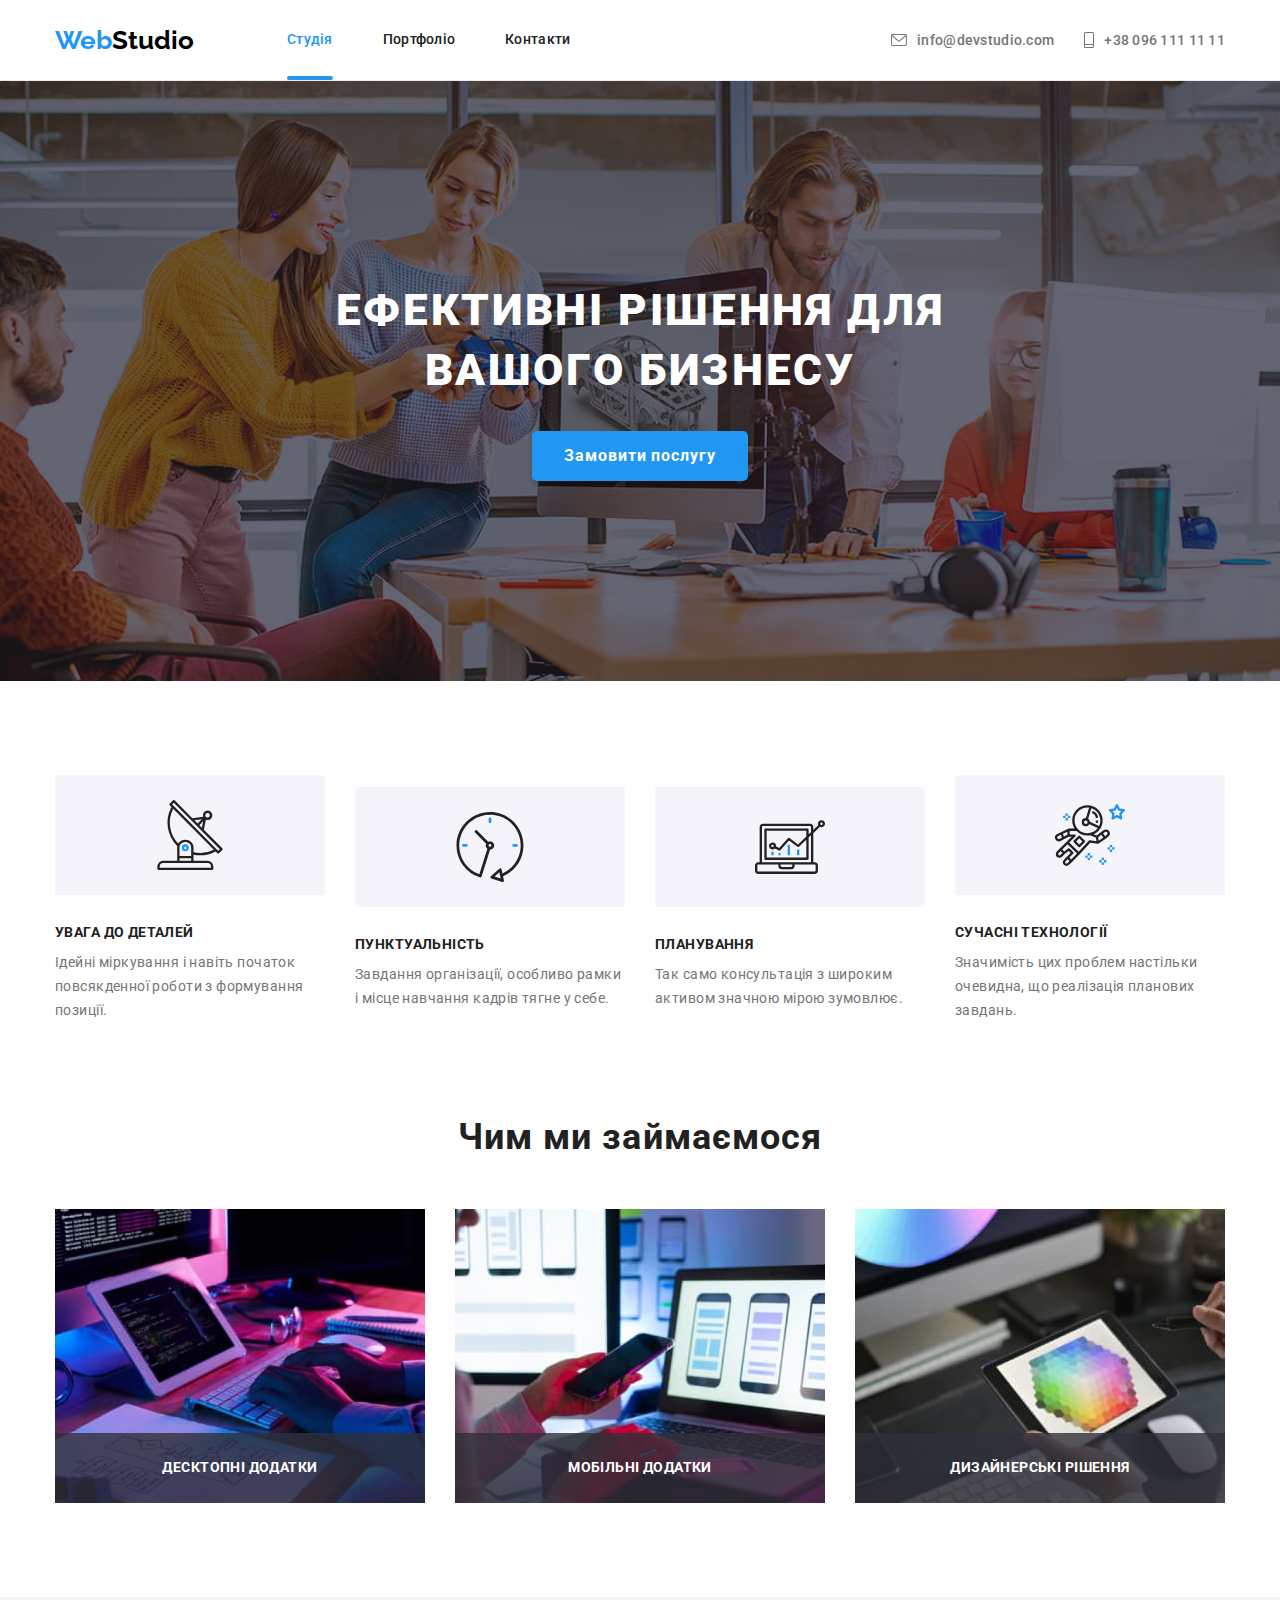
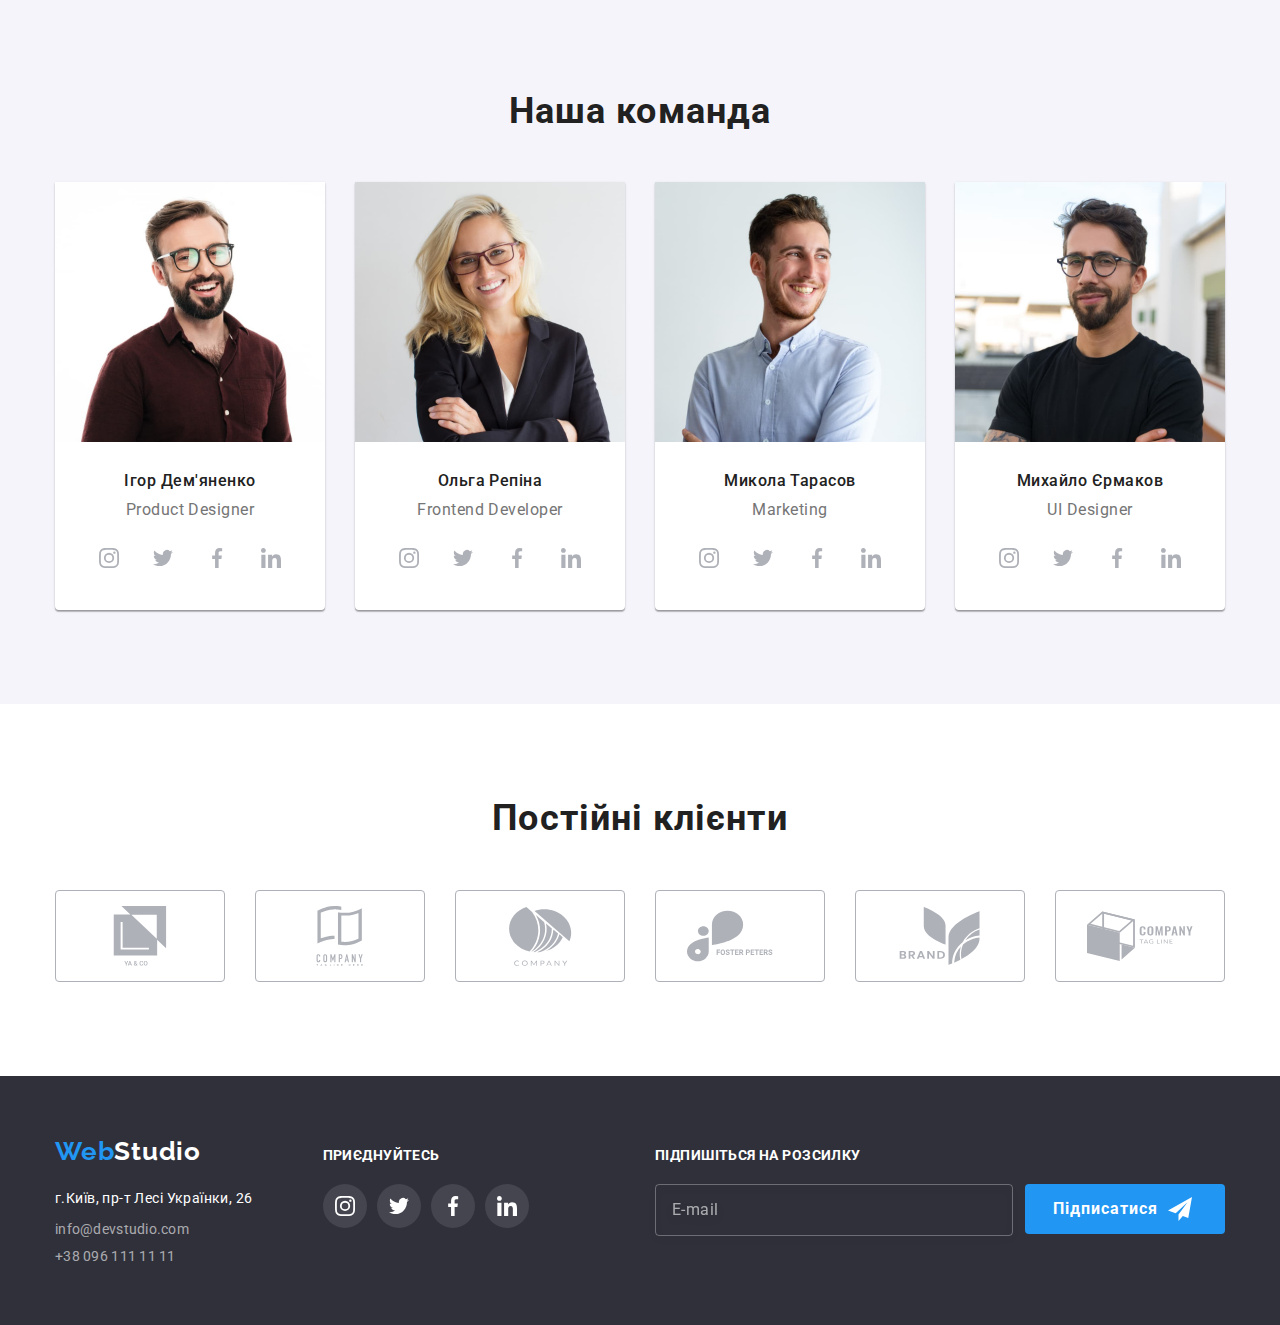
==== index.html @ 06f013f3 "1" ====
<!DOCTYPE html>
<html lang="ua">

<head>
  <meta charset="UTF-8" />
  <meta http-equiv="X-UA-Compatible" content="IE=edge" />
  <meta name="viewport" content="width=device-width, initial-scale=1.0" />
  <title>Веб студія</title>
  <link href="https://fonts.googleapis.com/css2?family=Raleway:wght@700&family=Roboto:wght@400;500;700;900&display=swap"
    rel="stylesheet" />
  <link rel="stylesheet"
    href="https://cdnjs.cloudflare.com/ajax/libs/modern-normalize/1.1.0/modern-normalize.min.css" />
  <link rel="stylesheet" href=" ./css/styles.css" />
</head>

<body>
  <!-- Шапка сайта -->
  <header class="header">
    <div class="container flex">
      <a class="logo" href="./index.html" lang="en"><span class="blue-logo">Web</span>Studio</a>
      <nav class="header-nav">
        <ul class="header-list list">
          <li class="header-list-item list">
            <a href="./index.html" class="header-link current-page link">Студія</a>
          </li>
          <li class="header-list-item list">
            <a href="./portfolio.html" class="header-link">Портфоліо</a>
          </li>
          <li class="header-list-item list">
            <a href="#" class="header-link">Контакти</a>
          </li>
        </ul>
      </nav>

      <ul class="contacts">
        <li class="contact-list-item">
          <a href="mailto:info@devstudio.com" class="contacts-list-link">
            <svg class="contacts-icon" width="16" height="12">
              <use href="./images/icons-cont.svg#icon-envelope"></use>
            </svg>
            info@devstudio.com
          </a>
        </li>

        <li class="contact-list-item">
          <a href="tel:+380961111111" class="contacts-list-link">
            <svg class="contacts-icon" width="10" height="16">
              <use href="./images/icons-cont.svg#icon-Vector"></use>
            </svg>
            +38 096 111 11 11
          </a>
        </li>
      </ul>
    </div>
  </header>
  <main>
    <!--Герой-->
    <section class="hero">
      <div class="hero-content">
        <h1 class="hero-title">Ефективні рішення для вашого бизнесу</h1>
        <button type="button" class="header-btn" data-modal-open>Замовити послугу</button>

      </div>
    </section>
    <!--Особенности-->
    <section class="page-sections">
      <div class="container">
        <h2 class="visually-hidden">Особливості студії</h2>

        <ul class="feauters-list list">
          <li class="feauter-item">
            <h3 class="feauter-sub-title">Увага до деталей</h3>
            <p class="feauter-after-title">
              Ідейні міркування і навіть початок повсякденної роботи з формування позиції.
            </p>
          </li>
          <li class="feauter-item">
            <h3 class="feauter-sub-title">Пунктуальність</h3>
            <p class="feauter-after-title">
              Завдання організації, особливо рамки і місце навчання кадрів тягне у себе.
            </p>
          </li>
          <li class="feauter-item">
            <h3 class="feauter-sub-title">Планування</h3>
            <p class="feauter-after-title">
              Так само консультація з широким активом значною мірою зумовлює.
            </p>
          </li>
          <li class="feauter-item">
            <h3 class="feauter-sub-title">Сучасні технології</h3>
            <p class="feauter-after-title">
              Значимість цих проблем настільки очевидна, що реалізація планових завдань.
            </p>
          </li>
        </ul>
      </div>
    </section>
    <!--Деятельность-->
    <section class="activity page-sections">
      <div class="container">
        <h2 class="activity-title">Чим ми займаємося</h2>
        <ul class="activity-list list">
          <li class="activity-item">
            <img src="./images/about-img-1.jpeg" alt="software development" width="370" height="294" />
            <p class="activity-element">Десктопні додатки</p>
          </li>
          <li class="activity-item">
            <img src="./images/about-img-2.jpeg" alt="mobile application testing" width="370" height="294" />
            <p class="activity-element">Мобільні додатки</p>
          </li>

          <li class="activity-item">
            <img src="./images/about-img-3.jpeg" alt="working with the color palette" width="370" height="294" />
            <p class="activity-element">Дизайнерські рішення</p>
          </li>
        </ul>
      </div>
    </section>
    <!--Команда-->
    <section class="team page-sections">
      <div class="container">
        <h2 class="team-title">Наша команда</h2>
        <ul class="team-list list">
          <li class="team-item">
            <img src="./images/igor-img-1.jpeg" alt="Игорь Демьяненко" width="270" height="260" />
            <div class="team-box">
              <h3 class="team-item-title">Ігор Дем'яненко</h3>
              <p class="team-item-text" lang="en">Product Designer</p>
              <ul class="team-soc list">
                <li class="team-soc-item">
                  <a href="" class="team-soc-link link">
                    <svg class="team-soc-icon" width="20" height="20">
                      <use href="./images/icons.svg#icon-instagram"></use>
                    </svg>
                  </a>
                </li>
                <li class="team-soc-item">
                  <a href="" class="team-soc-link link">
                    <svg class="team-soc-icon" width="20" height="20">
                      <use href="./images/icons.svg#icon-twitter"></use>
                    </svg>
                  </a>
                </li>
                <li class="team-soc-item">
                  <a href="" class="team-soc-link link">
                    <svg class="team-soc-icon" width="20" height="20">
                      <use href="./images/icons.svg#icon-facebook"></use>
                    </svg>
                  </a>
                </li>
                <li class="team-soc-item">
                  <a href="" class="team-soc-link link">
                    <svg class="team-soc-icon" width="20" height="20">
                      <use href="./images/icons.svg#icon-linkedin"></use>
                    </svg>
                  </a>
                </li>
              </ul>
            </div>
          </li>
          <li class="team-item">
            <img src="./images/olga-img2.jpeg" alt="Ольга Репина" width="270" height="260" />
            <div class="team-box">
              <h3 class="team-item-title">Ольга Репіна</h3>
              <p class="team-item-text" lang="en">Frontend Developer</p>
              <ul class="team-soc list">
                <li class="team-soc-item">
                  <a href="" class="team-soc-link link">
                    <svg class="team-soc-icon" width="20" height="20">
                      <use href="./images/icons.svg#icon-instagram"></use>
                    </svg>
                  </a>
                </li>
                <li class="team-soc-item">
                  <a href="" class="team-soc-link link">
                    <svg class="team-soc-icon" width="20" height="20">
                      <use href="./images/icons.svg#icon-twitter"></use>
                    </svg>
                  </a>
                </li>
                <li class="team-soc-item">
                  <a href="" class="team-soc-link link">
                    <svg class="team-soc-icon" width="20" height="20">
                      <use href="./images/icons.svg#icon-facebook"></use>
                    </svg>
                  </a>
                </li>
                <li class="team-soc-item">
                  <a href="" class="team-soc-link link">
                    <svg class="team-soc-icon" width="20" height="20">
                      <use href="./images/icons.svg#icon-linkedin"></use>
                    </svg>
                  </a>
                </li>
              </ul>
            </div>
          </li>
          <li class="team-item">
            <img src="./images/nikolay-img3.jpeg" alt="Николай Тарасов" width="270" height="260" />
            <div class="team-box">
              <h3 class="team-item-title">Микола Тарасов</h3>
              <p class="team-item-text" lang="en">Marketing</p>
              <ul class="team-soc list">
                <li class="team-soc-item">
                  <a href="" class="team-soc-link link">
                    <svg class="team-soc-icon" width="20" height="20">
                      <use href="./images/icons.svg#icon-instagram"></use>
                    </svg>
                  </a>
                </li>
                <li class="team-soc-item">
                  <a href="" class="team-soc-link link">
                    <svg class="team-soc-icon" width="20" height="20">
                      <use href="./images/icons.svg#icon-twitter"></use>
                    </svg>
                  </a>
                </li>
                <li class="team-soc-item">
                  <a href="" class="team-soc-link link">
                    <svg class="team-soc-icon" width="20" height="20">
                      <use href="./images/icons.svg#icon-facebook"></use>
                    </svg>
                  </a>
                </li>
                <li class="team-soc-item">
                  <a href="" class="team-soc-link link">
                    <svg class="team-soc-icon" width="20" height="20">
                      <use href="./images/icons.svg#icon-linkedin"></use>
                    </svg>
                  </a>
                </li>
              </ul>
            </div>
          </li>
          <li class="team-item">
            <img src="./images/mykhail-img4.jpeg" alt="Михаил Ермаков" width="270" height="260" />
            <div class="team-box">
              <h3 class="team-item-title">Михайло Єрмаков</h3>
              <p class="team-item-text" lang="en">UI Designer</p>
              <ul class="team-soc list">
                <li class="team-soc-item">
                  <a href="" class="team-soc-link link">
                    <svg class="team-soc-icon" width="20" height="20">
                      <use href="./images/icons.svg#icon-instagram"></use>
                    </svg>
                  </a>
                </li>
                <li class="team-soc-item">
                  <a href="" class="team-soc-link link">
                    <svg class="team-soc-icon" width="20" height="20">
                      <use href="./images/icons.svg#icon-twitter"></use>
                    </svg>
                  </a>
                </li>
                <li class="team-soc-item">
                  <a href="" class="team-soc-link link">
                    <svg class="team-soc-icon" width="20" height="20">
                      <use href="./images/icons.svg#icon-facebook"></use>
                    </svg>
                  </a>
                </li>
                <li class="team-soc-item">
                  <a href="" class="team-soc-link link">
                    <svg class="team-soc-icon" width="20" height="20">
                      <use href="./images/icons.svg#icon-linkedin"></use>
                    </svg>
                  </a>
                </li>
              </ul>
            </div>
          </li>
        </ul>
      </div>
    </section>
    <section class="regular-clients">
      <div class="container">
        <h2 class="regular-clients-title">Постійні клієнти</h2>
        <ul class="regular-clients-list list">
          <li class="regular-clients-item">
            <a href="" class="regular-clients-link link">
              <svg class="regular-clients-icon" width="106" height="60">
                <use href="./images/logo-defs.svg#icon-Logo1"></use>
              </svg>
            </a>
          </li>
          <li class="regular-clients-item">
            <a href="" class="regular-clients-link link">
              <svg class="regular-clients-icon" width="106" height="60">
                <use href="./images/logo-defs.svg#icon-Logo2"></use>
              </svg>
            </a>
          </li>
          <li class="regular-clients-item">
            <a href="" class="regular-clients-link link">
              <svg class="regular-clients-icon" width="106" height="60">
                <use href="./images/logo-defs.svg#icon-Logo3"></use>
              </svg>
            </a>
          </li>
          <li class="regular-clients-item">
            <a href="" class="regular-clients-link link">
              <svg class="regular-clients-icon" width="106" height="60">
                <use href="./images/logo-defs.svg#icon-Logo4"></use>
              </svg>
            </a>
          </li>
          <li class="regular-clients-item">
            <a href="" class="regular-clients-link link">
              <svg class="regular-clients-icon" width="106" height="60">
                <use href="./images/logo-defs.svg#icon-Logo5"></use>
              </svg>
            </a>
          </li>
          <li class="regular-clients-item">
            <a href="" class="regular-clients-link link">
              <svg class="regular-clients-icon" width="106" height="60">
                <use href="./images/logo-defs.svg#icon-Logo6"></use>
              </svg>
            </a>
          </li>
        </ul>
      </div>
    </section>
  </main>

  <!----- Логотип ---------->
  <footer class="footer">
    <div class="container">
      <div class="footer-contacts">
        <a class="footer-logo" href="./index.html" lang="en"> Web<span class="logo-text">Studio</span></a>
        <!-------Адрес------>
        <address class="address">
          <ul class="contact-list list">
            <li class="footer-address">
              <a class="address-link" href="https://goo.gl/maps/TaNnJPtCBs2FAHwr9" target="_blank"
                rel="noopener nofolow noreferrer">
                г.Київ, пр-т Лесі Українки, 26
              </a>
            </li>
            <li class="footer-item">
              <a href="mailto:info@devstudio.com" class="footer-mail link">info@devstudio.com</a>
            </li>
            <li class="footer-item">
              <a href="tel:+380961111111" class="footer-tel link">+38 096 111 11 11</a>
            </li>
          </ul>
        </address>
      </div>
      <div class="join-us">
        <p class="join-us-title">ПРИЄДНУЙТЕСЬ</p>
        <ul class="join-us-list list">
          <li class="join-us-item">
            <a href="" class="join-us-link link">
              <svg class="join-us-icon" width="20" height="20">
                <use href="./images/icons.svg#icon-instagram"></use>
              </svg>
            </a>
          </li>
          <li class="join-us-item">
            <a href="" class="join-us-link link">
              <svg class="join-us-icon" width="20" height="20">
                <use href="./images/icons.svg#icon-twitter"></use>
              </svg>
            </a>
          </li>
          <li class="join-us-item">
            <a href="" class="join-us-link link">
              <svg class="join-us-icon" width="20" height="20">
                <use href="./images/icons.svg#icon-facebook"></use>
              </svg>
            </a>
          </li>
          <li class="join-us-item">
            <a href="" class="join-us-link link">
              <svg class="join-us-icon" width="20" height="20">
                <use href="./images/icons.svg#icon-linkedin"></use>
              </svg>
            </a>
          </li>
        </ul>
      </div>
      <!-----Підпишіться на розсилку------>
      <div class="footer-container">
        <label for="footer-email" class="footer-label">Підпишіться на розсилку</label>
        <form class="footer-field" name="signup" autocomplete="on">
          <input id="footer-email" type="email" name="email" class="footer-input" placeholder="E-mail" />
          <button type="submit" class="footer-btn">
            Підписатися
            <svg class="icon-send" width="24" height="24">
              <use href="./images/icons.svg#icon-send"></use>
            </svg>
          </button>
        </form>
      </div>
    </div>
  </footer>
  <!--------- Модальне вікно  -------->
  <div class="backdrop is-hidden" data-modal>
    <div class="modal">
      <button type="button" class="close-btn" data-modal-close>
        <svg class="close-icon" width="18" height="18">
          <use href="./images/close-defs.svg#icon-close"></use>
        </svg>
      </button>
      <form class="modal-form">
        <p class="modal-title">Залиште свої дані, ми вам передзвонимо</p>
        <!-----Ім'я ------>

        <div class="modal-field">
          <label class="modal-form" for="name">Ім'я</label>

          <div class="modal-field-thumb">
            <input class="modal-input" type="text" name="user-name" id="name" required />
            <svg class="modal-icon" width="18" height="18">
              <use href="./images/check-defs.svg#icon-check1"></use>
            </svg>
          </div>
        </div>
        <!-----Телефон ----->
        <div class="modal-field">
          <label class="modal-form" for="tel">Телефон</label>

          <div class="modal-field-thumb">
            <input type="tel" name="tel" id="tel" class="modal-input" required />
            <svg class="modal-icon" width="18" height="18">
              <use href="./images/check-defs.svg#icon-check2"></use>
            </svg>
          </div>
        </div>
        <!----Пошта --->
        <div class="modal-field">
          <label class="modal-form" for="email">Пошта</label>

          <div class="modal-field-thumb">
            <input type="email" name="email" id="email" class="modal-input" required />
            <svg class="modal-icon" width="18" height="18">
              <use href="./images/check-defs.svg#icon-check3"></use>
            </svg>
          </div>
        </div>
        <!----Коментар -->
        <div class="modal-field">
          <label class="modal-form" for="text">Коментар</label>
          <div class="modal-field-thumb">
            <textarea class="modal-text" name="text" id="text" placeholder="Введіть текст"></textarea>
          </div>
        </div>
        <!---- Умови-->
        <div class="form-terms-thumb">
          <label class="form-terms">
            <input class="form-checkbox" type="checkbox" name="agreement" value="agreement" />
            <span class="icon-check"></span>
            <svg class="icon-check icon-active" width="16" height="15">
              <use href="./images/ic.defs.svg#icon-check"></use>
            </svg>
            Погоджуюся з розсилкою та приймаю &nbsp
            <a href="" class="checkbox-link"> Умови договору</a>
          </label>
        </div>
        <!---Відправити -->
        <div class="modal-btn-thumb">
          <button type="submit" class="modal-btn">Відправити</button>
        </div>
      </form>
    </div>
  </div>
  <script src="./js/modal.js"></script>
</body>

</html>
---- css/styles.css ----
:root {
  /*------------Цвет шрифта----------------*/
  --primary-text-color: #757575;
  --black-text-color: #000000;
  --secondary-text-color: rgba(255, 255, 255, 0.6);
  --select-color: #2196f3;
  --title-text-color: #212121;
  --white-text-color: rgba(255, 255, 255, 1);
  --accent-color: #188ce8;

  /*----- Цвет фона, кнопок------*/
  --header-border-line: #ececec;
  --primary-bgc: rgba(255, 255, 255, 1);
  --secondary-bgc: #2f303a;
  --background-btn: #f5f4fa;
  --feauters-bgc: #f5f5f5;
  --background-project-list: #eeeeee;
  --background-team: #f5f4fa;
  --icon-color: #afb1b8;
  --color-gradient: rgba(47, 48, 58, 0.4);
  --white-bgc: #ffffff;

  --animation: 250ms cubic-bezier(0.4, 0, 0.2, 1);
  --btn-shadow: 0px 4px 4px rgba(0, 0, 0, 0.15);
}

body {
  font-family: "Roboto", sans-serif;
}
ul {
  list-style: none;
  margin: 0;
  padding: 0;
}

a {
  margin: 0;
  padding: 0;
}

h1,
h2,
h3,
h4,
h5,
h6,
p {
  margin: 0;
}
img {
  display: block;
  max-width: 100%;
  height: auto;
}
.list {
  list-style: none;
}
.section {
  padding-top: 94px;
  padding-bottom: 94px;
}
/*-----------------HEADER-------------*/
.container {
  width: 1200px;
  padding-left: 15px;
  padding-right: 15px;

  margin-left: auto;
  margin-right: auto;
}

.flex {
  display: flex;
}

.header {
  display: flex;
  align-items: center;
  border-bottom: 1px solid var(--header-border-line);
}
.header > .container {
  display: flex;
  align-items: center;
}

.logo {
  padding: 24px 0;
  margin: 0;
  text-align: center;
  font-family: "Raleway";
  font-weight: 700;
  font-size: 26px;
  line-height: 1.19;

  text-decoration: none;
  color: var(--black-text-color);
}

.header-nav {
  display: flex;
  margin-left: 93px;

  align-items: center;
  margin-right: auto;
}

.header-list {
  display: flex;
}

.blue-logo {
  color: var(--select-color);
  padding: 0;
}

.header-link.current-page {
  color: var(--select-color);
  text-decoration: none;
}
.current-page {
  color: var(--select-color);
  position: relative;
}

.current-page::after {
  content: "";
  position: absolute;
  left: 0;
  bottom: 0;
  display: block;
  width: 100%;
  height: 4px;
  border-radius: 2px;
  background-color: var(--select-color);
}

.header-link {
  display: block;
  padding: 32px 0;

  font-weight: 500;
  font-size: 14px;
  line-height: 1.14;
  letter-spacing: 0.02em;
  text-decoration: none;
  color: var(--title-text-color);
  transition: color 250ms cubic-bezier(0.4, 0, 0.2, 1);
}

.current-page,
.header-link:hover,
.header-link:focus,
.contacts-list-link:hover,
.contacts-list-link:focus {
  color: var(--select-color);
}

.contacts {
  display: flex;
  gap: 30px;
  margin-left: auto;
}
.header-list-item:not(:last-child) {
  margin-right: 50px;
}
.contacts-list-link {
  display: flex;
  padding: 32px 0;
  align-items: center;
  font-weight: 500;
  font-size: 14px;
  line-height: 16px;
  letter-spacing: 0.02em;
  text-decoration: none;
  color: var(--primary-text-color);
  transition: color 250ms cubic-bezier(0.4, 0, 0.2, 1);
}
.contacts-icon {
  display: inline-block;
  margin-right: 10px;
  fill: currentColor;
}

/*---------------------------HERO-------------------*/

.hero {
  max-width: 1600px;
  height: 600px;
  background: var(--secondary-bgc);
  padding: 200px 0;
  margin-left: auto;
  margin-right: auto;

  text-align: center;

  background-image: linear-gradient(var(--color-gradient), var(--color-gradient)), url(../images/hero-st.jpeg);
  background-repeat: no-repeat;
  background-position: center;
  background-size: cover;
}

.hero-title {
  width: 696px;
  margin-top: 0;
  margin-right: auto;
  margin-left: auto;
  margin-bottom: 30px;

  font-weight: 900;
  font-size: 44px;
  line-height: 1.36;
  letter-spacing: 0.06em;
  text-transform: uppercase;
  color: var(--white-text-color);
}
.header-btn {
  padding: 10px 32px;
  margin: 0 auto;
  display: block;

  font-family: inherit;
  font-weight: 700;
  font-size: 16px;
  line-height: 1.87;
  letter-spacing: 0.06em;
  cursor: pointer;
  color: var(--white-text-color);
  background: var(--select-color);
  box-sizing: border-box;
  border-radius: 5px;
  border: none;
  min-width: 200px;
  height: 50px;
  box-shadow: 0px 4px 4px rgba(0, 0, 0, 0.15);
}
.header-btn:hover,
.header-btn:focus {
  background-color: var(--accent-color);
}

/*------- Портфолио -------*/
.page-sections {
  padding-top: 94px;
}
.btn-list {
  display: flex;
  gap: 8px;
  margin-bottom: 50px;
  justify-content: center;
}

.portfolio-btn {
  font-family: inherit;
  font-weight: 500;
  font-size: 16px;
  line-height: 1.6;
  letter-spacing: 0.03em;

  cursor: pointer;
  padding: 6px 22px;
  border-radius: 4px;
  border-color: transparent;
  transition: box-shadow 250ms cubic-bezier(0.4, 0, 0.2, 1), color 250ms cubic-bezier(0.4, 0, 0.2, 1),
    background-color 250ms cubic-bezier(0.4, 0, 0.2, 1);

  color: var(--title-text-color);
  background-color: var(--background-btn);
}
.primary,
.portfolio-btn:hover,
.portfolio-btn:focus {
  color: var(--white-text-color);
  background: var(--select-color);
  box-shadow: 0px 3px 1px rgba(0, 0, 0, 0.1), 0px 1px 2px rgba(0, 0, 0, 0.08), 0px 2px 2px rgba(0, 0, 0, 0.12);
}
/* .primary {
  background: var(--select-color);
  color: var(--white-text-color);
  box-shadow: 0px 3px 1px rgba(0, 0, 0, 0.1), 0px 1px 2px rgba(0, 0, 0, 0.08),
    0px 2px 2px rgba(0, 0, 0, 0.12);
  border-radius: 4px;
} */
.portfolio-list {
  display: flex;
  flex-wrap: wrap;
  gap: 30px;
  row-gap: 30px;

  background: var(--primary-bgc);
}
.portfolio-item {
  flex-basis: calc((100% - 2 * 30px) / 3);
}
.portfolio-icon {
  text-decoration: none;
  display: block;
  outline: transparent;
  transition: transform 250ms cubic-bezier(0.4, 0, 0.2, 1);
  box-shadow: 250ms cubic-bezier(0.4, 0, 0.2, 1);
}
.portfolio-icon:hover,
.portfolio-icon:focus {
  box-shadow: 0px 3px 1px rgba(0, 0, 0, 0.1), 0px 1px 2px rgba(0, 0, 0, 0.08), 0px 2px 2px rgba(0, 0, 0, 0.12);
}
.portfolio-box {
  padding: 20px 24px;
  border: 1px solid #eeeeee;
  border-top: 0;
}
.portfolio-overlay {
  position: relative;
  overflow: hidden;
}
.portfolio-text {
  top: 0;
  left: 0;
  width: 100%;
  height: 100%;
  padding: 63px 24px;
  color: var(--white-bgc);
  font-size: 18px;
  line-height: 1.56;
  background-color: rgba(33, 150, 243, 0.9);
  content: "";
  position: absolute;
  transform: translateY(101%);
  transition: transform 250ms cubic-bezier(0.4, 0, 0.2, 1);
}
.portfolio-icon:hover .portfolio-text,
.portfolio-icon:focus .portfolio-text {
  transform: translateY(0);
  box-shadow: 0px 1px 1px rgba(0, 0, 0, 0.12), 0px 4px 4px rgba(0, 0, 0, 0.06), 1px 4px 6px rgba(0, 0, 0, 0.16);
}

.portfolio-title {
  font-weight: 700;
  font-size: 18px;
  line-height: 2;
  letter-spacing: 0.06em;

  color: var(--title-text-color);
}

.portfolio-type {
  font-size: 16px;
  line-height: 1.87;
  letter-spacing: 0.03em;

  color: var(--primary-text-color);
}
.portfolio-icon:hover,
.portfolio-icon:focus {
  display: block;
  box-shadow: 0px 1px 1px rgba(0, 0, 0, 0.12), 0px 4px 4px rgba(0, 0, 0, 0.06), 1px 4px 6px rgba(0, 0, 0, 0.16);
}

/*-----------------------FEAUTERS----------------*/

.feauters {
  padding-top: 0;
  background: var(--feauters-bgc);
}
.page-sections {
  padding: 94px 0;
}

.feauters-list {
  display: flex;
  align-items: center;
  gap: 30px;
}

.feauter-item {
  flex-basis: calc((100% - 3 * 30px) / 4);
}

.feauter-item::before {
  display: block;
  content: "";

  height: 120px;
  margin-bottom: 30px;

  background-image: url(../images/antenna\ .svg);
  background-size: 70px;
  background-repeat: no-repeat;
  background-position: center;
  background-color: var(--background-team);
  border-radius: 4px;
}
.feauter-item:nth-child(2)::before {
  background-image: url(../images/clock.svg);
}
.feauter-item:nth-child(3)::before {
  background-image: url(../images/diagram.svg);
}
.feauter-item:nth-child(4)::before {
  background-image: url(../images/astronaut.svg);
}

.visually-hidden {
  position: absolute;
  white-space: nowrap;
  height: 1px;
  overflow: hidden;
  border: 0;
  padding: 0;
  clip: rect(0 0 0 0);
  clip-path: inset(50%);
  margin: -1px;
}
.feauter-sub-title {
  margin-bottom: 10px;
  font-weight: 700;

  font-size: 14px;
  line-height: 1.14;
  letter-spacing: 0.03em;
  text-transform: uppercase;
  color: var(--title-text-color);
}
.feauter-after-title {
  margin-top: 0;
  margin-bottom: 0;

  font-size: 14px;
  line-height: 1.71;
  letter-spacing: 0.03em;
  color: var(--primary-text-color);
}
/*-----------------------ACTIVITY----------------*/
.activity {
  padding-top: 0;
}

.activity-title {
  text-align: center;

  margin-bottom: 50px;

  font-weight: 700;
  font-size: 36px;
  line-height: 1.16;
  letter-spacing: 0.03em;
  color: var(--title-text-color);
}

.activity-list {
  display: flex;
  gap: 30px;
}
.activity-item {
  position: relative;
}
.activity-element {
  position: absolute;
  padding-top: 0;
  background-color: rgba(47, 48, 58, 0.8);
  width: 100%;
  height: 70px;
  display: flex;
  justify-content: center;
  bottom: 0;
  font-weight: 700;
  font-size: 14px;
  line-height: 1.14;
  text-align: center;
  align-items: center;
  letter-spacing: 0.03em;

  text-transform: uppercase;

  color: #ffffff;
}

/*------------------------TEAM---------------------*/
.team .page-sections {
  padding-top: 94px;
  padding-bottom: 94px;
}

.team {
  background: var(--background-team);
}
.team-title {
  text-align: center;
  margin-bottom: 50px;

  font-weight: 700;
  font-size: 36px;
  line-height: 1.16;
  letter-spacing: 0.03em;
  color: var(--title-text-color);
}
.team-list {
  display: flex;
  gap: 30px;
}
.team-box {
  padding: 30px 32px;

  text-align: center;
}
.team-item {
  background: var(--white-bgc);
  box-shadow: 0px 1px 3px rgba(0, 0, 0, 0.12), 0px 1px 1px rgba(0, 0, 0, 0.14), 0px 2px 1px rgba(0, 0, 0, 0.2);
  border-radius: 0px 0px 4px 4px;
}
.team-item-title {
  margin-bottom: 10px;

  font-weight: 500;
  font-size: 16px;
  line-height: 1.18;
  letter-spacing: 0.03em;
  color: var(--title-text-color);
}
.team-item-text {
  font-size: 16px;
  line-height: 1.18;
  letter-spacing: 0.03em;
  color: var(--primary-text-color);
  margin-bottom: 16px;
}

.team-soc {
  display: flex;
  justify-content: center;
  gap: 10px;
}
.team-soc-icon {
  display: inline-flex;
  fill: var(--icon-color);
  transition: fill 250ms cubic-bezier(0.4, 0, 0.2, 1);
}

.team-soc-link {
  width: 44px;
  height: 44px;
  border-radius: 50%;

  display: flex;
  align-items: center;
  justify-content: center;
  background-color: transparent;
  transition: background-color 250ms cubic-bezier(0.4, 0, 0.2, 1);
}

.team-soc-link:hover,
.team-soc-link:focus {
  background-color: var(--select-color);
}
.team-soc-link:hover .team-soc-icon,
.team-soc-link:focus .team-soc-icon {
  fill: var(--white-bgc);
}

.regular-clients {
  padding: 94px 0;
}

.regular-clients-title {
  font-weight: 700;
  font-size: 36px;
  line-height: 1.16;
  text-align: center;
  letter-spacing: 0.03em;
  color: var(--title-text-color);
  margin-bottom: 50px;
}

.regular-clients-list {
  display: flex;
  gap: 30px;
}

.regular-clients-link {
  box-sizing: border-box;
  border: 1px solid var(--icon-color);
  border-radius: 4px;
  width: 170px;
  height: 92px;
  outline: transparent;
  display: flex;
  align-items: center;
  justify-content: center;
  transition: border 250ms cubic-bezier(0.4, 0, 0.2, 1);
}

.regular-clients-icon {
  display: inline-flex;
  fill: var(--icon-color);
  transition: fill 250ms cubic-bezier(0.4, 0, 0.2, 1);
}
.regular-clients-link:hover .regular-clients-icon,
.regular-clients-link:focus .regular-clients-icon {
  fill: var(--select-color);
}
.regular-clients-link:hover,
.regular-clients-link:focus {
  fill: var(--select-color);
  border: 1px solid var(--select-color);
}

/*-----------------------FOOTER--------------------*/
.footer {
  padding: 60px 0;
  background-color: var(--secondary-bgc);
}

.logo-text {
  color: var(--white-text-color);
}
.footer-logo {
  display: block;

  margin-bottom: 20px;

  font-family: "Raleway";
  font-style: normal;
  font-weight: 700;
  font-size: 26px;
  line-height: 1.19;
  letter-spacing: 0.03em;
  color: var(--select-color);
  text-decoration: none;
}
.footer-item {
  margin-bottom: 9px;
}
.footer-item:last-child {
  margin-bottom: 0;
}

.footer-address {
  margin-bottom: 9px;
  font-weight: 400;
  font-size: 14px;
  line-height: 1.71;
  letter-spacing: 0.03em;
}
.address-link {
  text-decoration: none;
  color: inherit;
  font-style: normal;
  color: var(--white-text-color);
  text-decoration: none;
  transition: color 250ms cubic-bezier(0.4, 0, 0.2, 1);
}
.address-link:hover,
.address-link:focus {
  color: var(--select-color);
}

.contact-list {
  display: block;
}

.footer-mail {
  margin-bottom: 9px;
  font-style: normal;
  font-size: 14px;
  line-height: 1.14;
  letter-spacing: 0.02em;

  color: var(--secondary-text-color);
  text-decoration: none;
  transition: color 250ms cubic-bezier(0.4, 0, 0.2, 1);
}
.footer-tel {
  font-style: normal;
  font-size: 14px;
  line-height: 1.14;
  letter-spacing: 0.02em;

  color: var(--secondary-text-color);
  text-decoration: none;
  transition: color 250ms cubic-bezier(0.4, 0, 0.2, 1);
}

.contact-list .link:hover,
.contact-list .link:focus {
  color: var(--select-color);
}
.footer .container {
  display: flex;
  align-items: baseline;
}
.footer-contacts {
  margin-right: 70px;
}
.join-us {
  margin-right: auto;
}

.join-us-title {
  display: flex;
  margin-bottom: 20px;
  font-weight: 700;
  font-size: 14px;
  line-height: 1.14;
  letter-spacing: 0.03em;
  text-transform: uppercase;
  color: var(--white-bgc);
  transition: color 250ms cubic-bezier(0.4, 0, 0.2, 1);
}

.join-us-list {
  display: flex;
  gap: 10px;
}

.join-us-link {
  border-radius: 50%;
  background-color: rgba(255, 255, 255, 0.1);
  width: 44px;
  height: 44px;
  display: flex;
  align-items: center;
  justify-content: center;
  transition: bacground-color 250ms cubic-bezier(0.4, 0, 0.2, 1);
}

.join-us-icon {
  fill: var(--white-bgc);
}

.join-us-link:hover,
.join-us-link:focus {
  background-color: var(--select-color);
}

/*------------------ Signup --------------------*/

.footer-label {
  display: flex;
  flex-direction: column;
  font-weight: 700;
  font-size: 14px;
  line-height: 1.14;
  letter-spacing: 0.03em;
  text-transform: uppercase;
  color: var(--white-bgc);
  margin-bottom: 20px;
}
.footer-field {
  display: flex;
  flex-direction: row;
}
.footer-input {
  display: flex;
  margin-right: 12px;
  padding: 15px 16px;
  font-size: 16px;
  line-height: 1.25;
  letter-spacing: 0.03em;
  background: transparent;

  border: 1px solid rgba(255, 255, 255, 0.3);
  filter: drop-shadow(0px 4px 4px rgba(0, 0, 0, 0.15));
  border-radius: 4px;
  min-width: 358px;
  outline: none;

  color: var(--secondary-text-color);
  transition: border-color var(--animation);
}
.footer-input::placeholder {
  font-size: 16px;
  line-height: 1.25;
  letter-spacing: 0.03em;
  color: var(--secondary-text-color);
}
.footer-input:focus-within {
  border-color: var(--select-color);
}
.footer-btn {
  width: 200px;
  height: 50px;
}
.footer-btn {
  display: flex;
  align-items: center;
  padding: 10px 28px;
  font-weight: 700;
  font-size: 16px;
  line-height: 1.88;
  letter-spacing: 0.06em;

  color: var(--white-bgc);
  background: #2196f3;
  box-shadow: var(--btn-shadow-);
  border-radius: 4px;
  border: transparent;
  transition: background-color var(--animation);
}

.footer-btn:hover,
.footer-btn:focus {
  background-color: var(--accent-color);
  cursor: pointer;
}

.icon-send {
  fill: var(--white-bgc);
  margin-left: 10px;
}
/*-----------------------Модальне вікно--------------------*/
.backdrop {
  z-index: 2;
  position: fixed;
  top: 0;
  left: 0;
  width: 100vw;
  height: 100vh;
  opacity: 1;
  background-color: rgba(0, 0, 0, 0.2);
  transition: opacity 400ms cubic-bezier(0.4, 0, 0.2, 1), visibility 700ms cubic-bezier(0.4, 0, 0.2, 1);
}

.backdrop.is-hidden {
  opacity: 0;
  visibility: hidden;
  pointer-events: none;
}
.backdrop.is-hidden .modal {
  transform: translate(-50%, -50%) scale(0) rotate(360deg);
}
.modal {
  padding: 40px;
  position: absolute;
  top: 50%;
  left: 50%;
  transform: translate(-50%, -50%) scale(1) rotate(0);
  width: 528px;
  height: 581px;
  transition: transform var(--animation);
  background-color: var(--white-bgc);
  box-shadow: 0px 1px 3px rgba(0, 0, 0, 0.12), 0px 1px 1px rgba(0, 0, 0, 0.14), 0px 2px 1px rgba(0, 0, 0, 0.2);
  border-radius: 4px;
}
.close-btn {
  position: absolute;
  top: 8px;
  right: 8px;
  display: flex;
  justify-content: center;
  align-items: center;
  width: 30px;
  height: 30px;
  cursor: pointer;
  background-color: transparent;
  border: 1px solid rgba(0, 0, 0, 0.1);
  border-radius: 50%;
  fill: var(--black-text-color);
  transition: fill var(--animation);
}
.close-btn:hover,
.close-btn:focus {
  fill: var(--select-color);
}
.modal-form {
  display: block;
  font-size: 12px;

  line-height: 1.16;
  letter-spacing: 0.01em;
  color: var(--primary-text-color);
}
.modal-title {
  font-size: 20px;
  font-weight: 700;
  text-align: center;
  line-height: 1.15;
  margin-bottom: 12px;
  letter-spacing: 0.03em;
  color: var(--title-text-color);
}
.modal-field-thumb {
  display: flex;
  position: relative;
  margin-top: 4px;
}
.modal-field {
  margin-bottom: 20px;
}
.modal-input {
  padding-left: 42px;

  width: 100%;
  height: 38px;

  border: none;
  outline: none;
  background: transparent;
  flex-grow: 1;

  font-size: 14px;
  line-height: 1.71;
  letter-spacing: 0.03em;

  border: 1px solid rgba(33, 33, 33, 0.2);
  border-radius: 4px;
  color: var(--title-text-color);

  transition: border-color var(--animation);
}
.modal-text {
  margin-top: 4px;
  padding: 10px 16px;
  border: none;
  outline: none;
  background: transparent;
  width: 100%;
  height: 120px;
  font-size: 12px;
  line-height: 1.1;
  letter-spacing: 0.01em;
  color: var(--title-text-color);
  border: 1px solid rgba(33, 33, 33, 0.2);
  border-radius: 4px;
  resize: none;
}
.modal-text::placeholder {
  font-size: 12px;
  line-height: 1.1;
  letter-spacing: 0.01em;
  color: rgba(117, 117, 117, 0.5);
}

/*---Checkbox--*/
.modal-icon {
  position: absolute;
  top: 50%;
  transform: translateY(-50%);
  left: 12px;
  display: inline-block;
  transition: fill var(--animation);
}
.modal-input:focus,
.modal-text:focus {
  border-color: var(--select-color);
}

.modal-input:focus + .modal-icon {
  fill: var(--select-color);
}

/*---Checkbox--*/
.form-terms-thumb {
  display: flex;
  justify-content: center;
  margin-bottom: 30px;
}
.form-checkbox {
  position: absolute;
  width: 1px;
  height: 1px;
  margin: -1px;
  border: 0;
  padding: 0;
  white-space: nowrap;
  clip-path: inset(100%);
  clip: rect(0 0 0 0);
  overflow: hidden;
  transition: border-color var(--animation);
}
.form-terms {
  position: relative;
  display: flex;
  align-items: center;
  font-size: 14px;
  line-height: 1.71;
  letter-spacing: 0.03em;
  cursor: pointer;
  color: var(--primary-text-color);
}

.icon-check {
  display: inline-block;
  margin-right: 8px;
  width: 16px;
  height: 15px;
  border: 2px solid var(--title-text-color);
  border-radius: 2px;
  transition: fill var(--animation), border var(--animation);
}

.icon-active {
  position: absolute;
  top: 50%;
  left: 0;
  transform: translateY(-50%);
  border-color: transparent;
}

.form-checkbox:checked + .icon-check {
  background-color: var(--select-color);
  border-color: var(--select-color);
}

.form-checkbox:focus + .icon-check {
  border-color: var(--select-color);
}

.checkbox-link {
  color: var(--select-color);
  text-decoration: underline;
}

.modal-btn-thumb {
  display: flex;
  justify-content: center;
  align-items: center;
}
.modal-btn {
  padding: 10px 52px;
  margin: 0 auto;
  display: flex;

  font-weight: 700;
  font-size: 16px;
  line-height: 1.87;
  letter-spacing: 0.06em;
  cursor: pointer;

  color: var(--white-text-color);
  border-color: transparent;
  background: var(--select-color);
  box-sizing: border-box;
  border-radius: 4px;
  box-shadow: 0px 4px 4px rgba(0, 0, 0, 0.15);
}

.modal-btn:hover,
.modal-btn:focus {
  background: var(--accent-color);
}
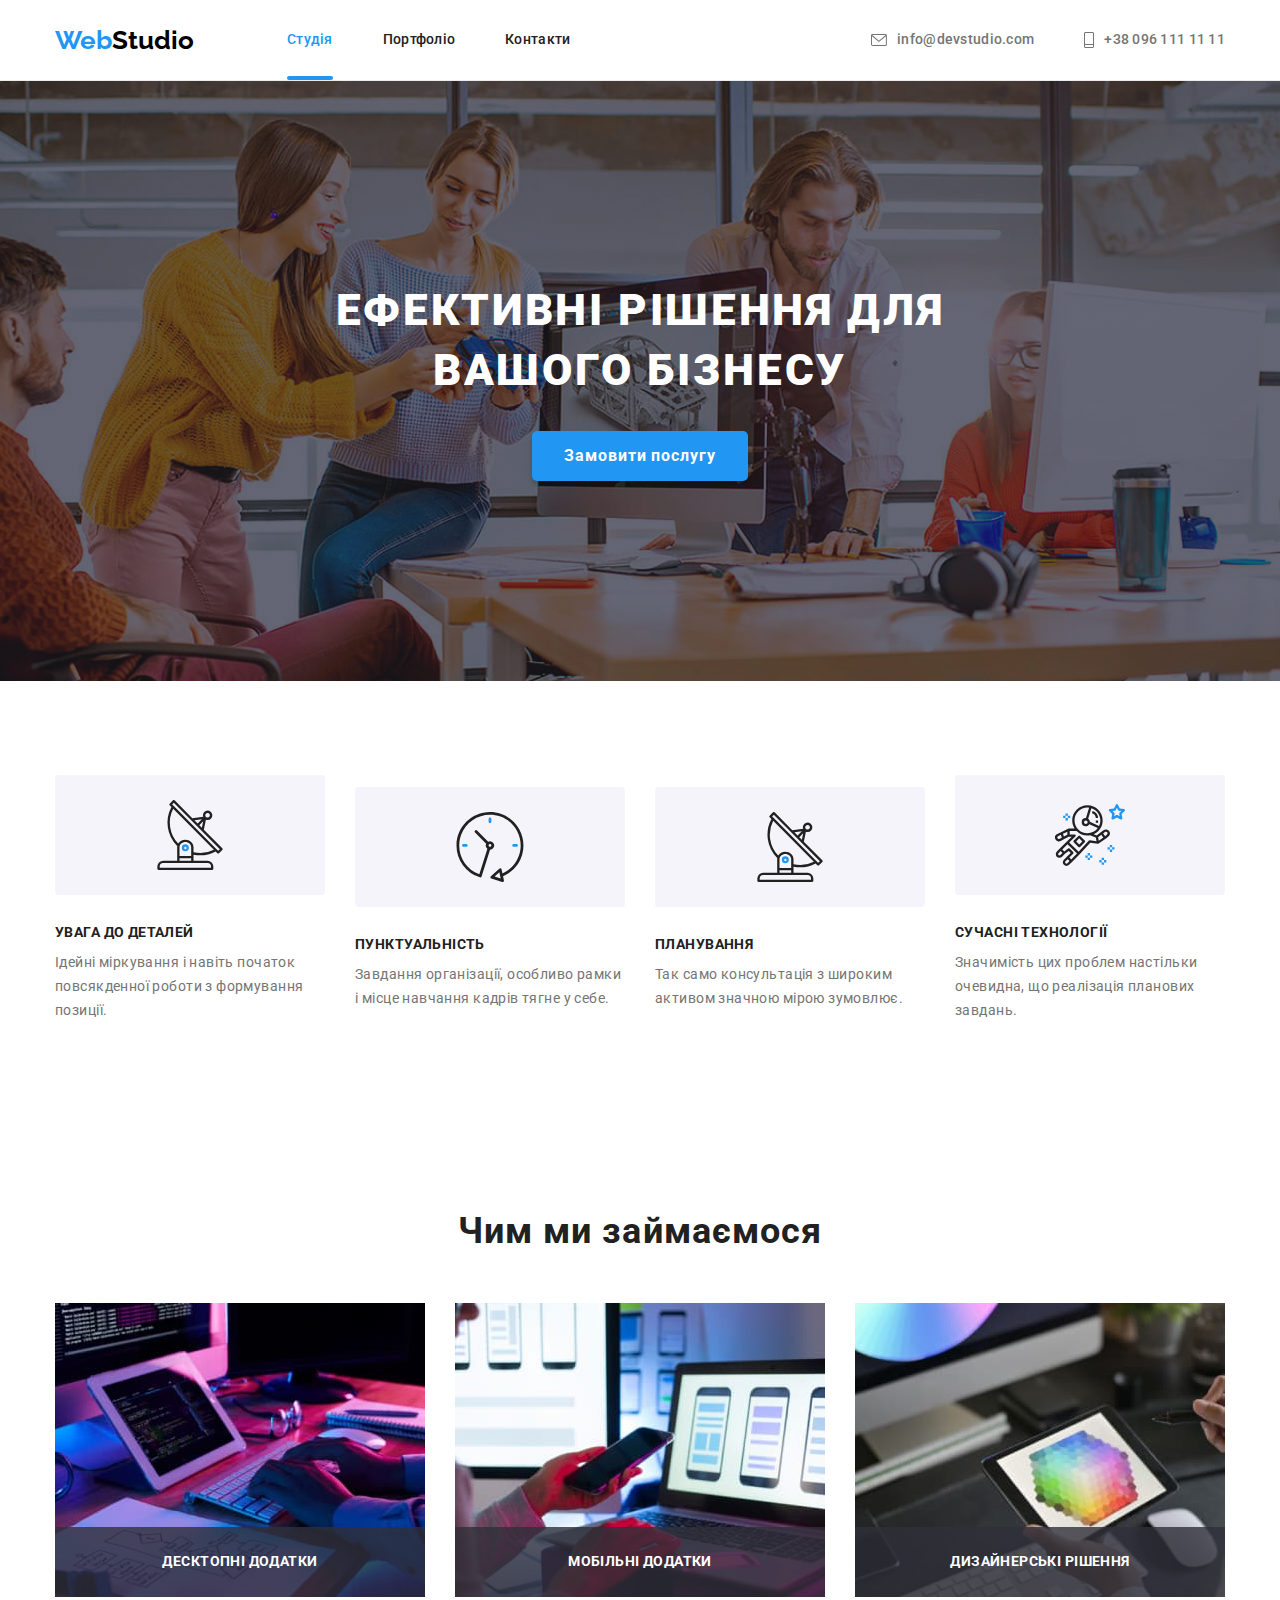
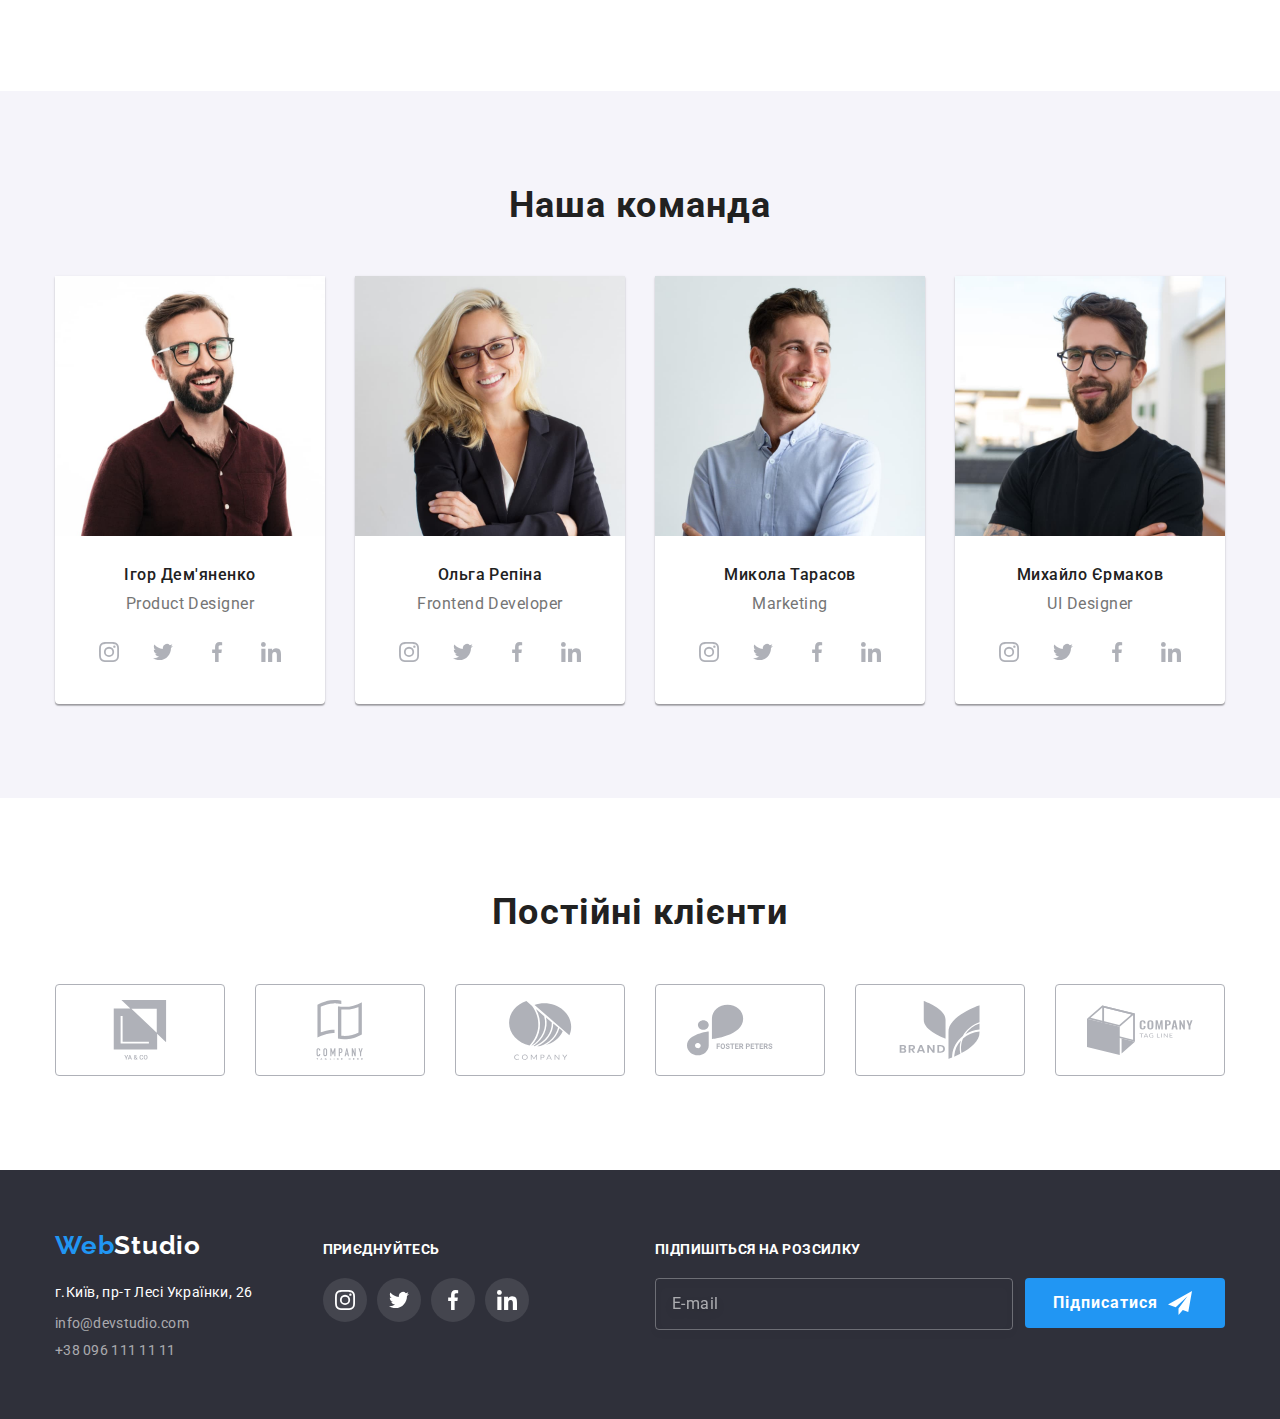
==== commit ce685219: "ad" ====
--- a/index.html
+++ b/index.html
@@ -10,7 +10,8 @@
     rel="stylesheet" />
   <link rel="stylesheet"
     href="https://cdnjs.cloudflare.com/ajax/libs/modern-normalize/1.1.0/modern-normalize.min.css" />
-  <link rel="stylesheet" href=" ./css/styles.css" />
+  <link rel="stylesheet" href="./css/styles.css" />
+  <link rel="stylesheet" href="./css/main.min.css" />
 </head>
 
 <body>
@@ -53,11 +54,12 @@
       </ul>
     </div>
   </header>
+  <!--Герой-->
   <main>
-    <!--Герой-->
+
     <section class="hero">
       <div class="hero-content">
-        <h1 class="hero-title">Ефективні рішення для вашого бизнесу</h1>
+        <h1 class="hero-title">Ефективні рішення для вашого бізнесу</h1>
         <button type="button" class="header-btn" data-modal-open>Замовити послугу</button>
 
       </div>
@@ -67,28 +69,28 @@
       <div class="container">
         <h2 class="visually-hidden">Особливості студії</h2>
 
-        <ul class="feauters-list list">
-          <li class="feauter-item">
-            <h3 class="feauter-sub-title">Увага до деталей</h3>
-            <p class="feauter-after-title">
+        <ul class="features-list list">
+          <li class="feature-item">
+            <h3 class="feature-sub-title">Увага до деталей</h3>
+            <p class="feature-after-title">
               Ідейні міркування і навіть початок повсякденної роботи з формування позиції.
             </p>
           </li>
-          <li class="feauter-item">
-            <h3 class="feauter-sub-title">Пунктуальність</h3>
-            <p class="feauter-after-title">
+          <li class="feature-item">
+            <h3 class="feature-sub-title">Пунктуальність</h3>
+            <p class="feature-after-title">
               Завдання організації, особливо рамки і місце навчання кадрів тягне у себе.
             </p>
           </li>
-          <li class="feauter-item">
-            <h3 class="feauter-sub-title">Планування</h3>
-            <p class="feauter-after-title">
+          <li class="feature-item">
+            <h3 class="feature-sub-title">Планування</h3>
+            <p class="feature-after-title">
               Так само консультація з широким активом значною мірою зумовлює.
             </p>
           </li>
-          <li class="feauter-item">
-            <h3 class="feauter-sub-title">Сучасні технології</h3>
-            <p class="feauter-after-title">
+          <li class="feature-item">
+            <h3 class="feature-sub-title">Сучасні технології</h3>
+            <p class="feature-after-title">
               Значимість цих проблем настільки очевидна, що реалізація планових завдань.
             </p>
           </li>
--- a/css/styles.css
+++ b/css/styles.css
@@ -1,245 +1,9 @@
-:root {
-  /*------------Цвет шрифта----------------*/
-  --primary-text-color: #757575;
-  --black-text-color: #000000;
-  --secondary-text-color: rgba(255, 255, 255, 0.6);
-  --select-color: #2196f3;
-  --title-text-color: #212121;
-  --white-text-color: rgba(255, 255, 255, 1);
-  --accent-color: #188ce8;
-
-  /*----- Цвет фона, кнопок------*/
-  --header-border-line: #ececec;
-  --primary-bgc: rgba(255, 255, 255, 1);
-  --secondary-bgc: #2f303a;
-  --background-btn: #f5f4fa;
-  --feauters-bgc: #f5f5f5;
-  --background-project-list: #eeeeee;
-  --background-team: #f5f4fa;
-  --icon-color: #afb1b8;
-  --color-gradient: rgba(47, 48, 58, 0.4);
-  --white-bgc: #ffffff;
-
-  --animation: 250ms cubic-bezier(0.4, 0, 0.2, 1);
-  --btn-shadow: 0px 4px 4px rgba(0, 0, 0, 0.15);
-}
-
-body {
-  font-family: "Roboto", sans-serif;
-}
-ul {
-  list-style: none;
-  margin: 0;
-  padding: 0;
-}
-
-a {
-  margin: 0;
-  padding: 0;
-}
-
-h1,
-h2,
-h3,
-h4,
-h5,
-h6,
-p {
-  margin: 0;
-}
-img {
-  display: block;
-  max-width: 100%;
-  height: auto;
-}
-.list {
-  list-style: none;
-}
-.section {
-  padding-top: 94px;
-  padding-bottom: 94px;
-}
 /*-----------------HEADER-------------*/
-.container {
-  width: 1200px;
-  padding-left: 15px;
-  padding-right: 15px;
-
-  margin-left: auto;
-  margin-right: auto;
-}
-
-.flex {
-  display: flex;
-}
-
-.header {
-  display: flex;
-  align-items: center;
-  border-bottom: 1px solid var(--header-border-line);
-}
-.header > .container {
-  display: flex;
-  align-items: center;
-}
-
-.logo {
-  padding: 24px 0;
-  margin: 0;
-  text-align: center;
-  font-family: "Raleway";
-  font-weight: 700;
-  font-size: 26px;
-  line-height: 1.19;
-
-  text-decoration: none;
-  color: var(--black-text-color);
-}
-
-.header-nav {
-  display: flex;
-  margin-left: 93px;
-
-  align-items: center;
-  margin-right: auto;
-}
-
-.header-list {
-  display: flex;
-}
-
-.blue-logo {
-  color: var(--select-color);
-  padding: 0;
-}
-
-.header-link.current-page {
-  color: var(--select-color);
-  text-decoration: none;
-}
-.current-page {
-  color: var(--select-color);
-  position: relative;
-}
-
-.current-page::after {
-  content: "";
-  position: absolute;
-  left: 0;
-  bottom: 0;
-  display: block;
-  width: 100%;
-  height: 4px;
-  border-radius: 2px;
-  background-color: var(--select-color);
-}
-
-.header-link {
-  display: block;
-  padding: 32px 0;
-
-  font-weight: 500;
-  font-size: 14px;
-  line-height: 1.14;
-  letter-spacing: 0.02em;
-  text-decoration: none;
-  color: var(--title-text-color);
-  transition: color 250ms cubic-bezier(0.4, 0, 0.2, 1);
-}
-
-.current-page,
-.header-link:hover,
-.header-link:focus,
-.contacts-list-link:hover,
-.contacts-list-link:focus {
-  color: var(--select-color);
-}
-
-.contacts {
-  display: flex;
-  gap: 30px;
-  margin-left: auto;
-}
-.header-list-item:not(:last-child) {
-  margin-right: 50px;
-}
-.contacts-list-link {
-  display: flex;
-  padding: 32px 0;
-  align-items: center;
-  font-weight: 500;
-  font-size: 14px;
-  line-height: 16px;
-  letter-spacing: 0.02em;
-  text-decoration: none;
-  color: var(--primary-text-color);
-  transition: color 250ms cubic-bezier(0.4, 0, 0.2, 1);
-}
-.contacts-icon {
-  display: inline-block;
-  margin-right: 10px;
-  fill: currentColor;
-}
-
-/*---------------------------HERO-------------------*/
-
-.hero {
-  max-width: 1600px;
-  height: 600px;
-  background: var(--secondary-bgc);
-  padding: 200px 0;
-  margin-left: auto;
-  margin-right: auto;
-
-  text-align: center;
-
-  background-image: linear-gradient(var(--color-gradient), var(--color-gradient)), url(../images/hero-st.jpeg);
-  background-repeat: no-repeat;
-  background-position: center;
-  background-size: cover;
-}
-
-.hero-title {
-  width: 696px;
-  margin-top: 0;
-  margin-right: auto;
-  margin-left: auto;
-  margin-bottom: 30px;
-
-  font-weight: 900;
-  font-size: 44px;
-  line-height: 1.36;
-  letter-spacing: 0.06em;
-  text-transform: uppercase;
-  color: var(--white-text-color);
-}
-.header-btn {
-  padding: 10px 32px;
-  margin: 0 auto;
-  display: block;
-
-  font-family: inherit;
-  font-weight: 700;
-  font-size: 16px;
-  line-height: 1.87;
-  letter-spacing: 0.06em;
-  cursor: pointer;
-  color: var(--white-text-color);
-  background: var(--select-color);
-  box-sizing: border-box;
-  border-radius: 5px;
-  border: none;
-  min-width: 200px;
-  height: 50px;
-  box-shadow: 0px 4px 4px rgba(0, 0, 0, 0.15);
-}
-.header-btn:hover,
-.header-btn:focus {
-  background-color: var(--accent-color);
-}
-
-/*------- Портфолио -------*/
-.page-sections {
+
+/*-----------------HERO---------------*/
+
+/*--------------- Portfolio ----------*/
+/*.page-sections {
   padding-top: 94px;
 }
 .btn-list {
@@ -273,13 +37,7 @@
   background: var(--select-color);
   box-shadow: 0px 3px 1px rgba(0, 0, 0, 0.1), 0px 1px 2px rgba(0, 0, 0, 0.08), 0px 2px 2px rgba(0, 0, 0, 0.12);
 }
-/* .primary {
-  background: var(--select-color);
-  color: var(--white-text-color);
-  box-shadow: 0px 3px 1px rgba(0, 0, 0, 0.1), 0px 1px 2px rgba(0, 0, 0, 0.08),
-    0px 2px 2px rgba(0, 0, 0, 0.12);
-  border-radius: 4px;
-} */
+
 .portfolio-list {
   display: flex;
   flex-wrap: wrap;
@@ -356,383 +114,17 @@
 
 /*-----------------------FEAUTERS----------------*/
 
-.feauters {
-  padding-top: 0;
-  background: var(--feauters-bgc);
-}
-.page-sections {
-  padding: 94px 0;
-}
-
-.feauters-list {
-  display: flex;
-  align-items: center;
-  gap: 30px;
-}
-
-.feauter-item {
-  flex-basis: calc((100% - 3 * 30px) / 4);
-}
-
-.feauter-item::before {
-  display: block;
-  content: "";
-
-  height: 120px;
-  margin-bottom: 30px;
-
-  background-image: url(../images/antenna\ .svg);
-  background-size: 70px;
-  background-repeat: no-repeat;
-  background-position: center;
-  background-color: var(--background-team);
-  border-radius: 4px;
-}
-.feauter-item:nth-child(2)::before {
-  background-image: url(../images/clock.svg);
-}
-.feauter-item:nth-child(3)::before {
-  background-image: url(../images/diagram.svg);
-}
-.feauter-item:nth-child(4)::before {
-  background-image: url(../images/astronaut.svg);
-}
-
-.visually-hidden {
-  position: absolute;
-  white-space: nowrap;
-  height: 1px;
-  overflow: hidden;
-  border: 0;
-  padding: 0;
-  clip: rect(0 0 0 0);
-  clip-path: inset(50%);
-  margin: -1px;
-}
-.feauter-sub-title {
-  margin-bottom: 10px;
-  font-weight: 700;
-
-  font-size: 14px;
-  line-height: 1.14;
-  letter-spacing: 0.03em;
-  text-transform: uppercase;
-  color: var(--title-text-color);
-}
-.feauter-after-title {
-  margin-top: 0;
-  margin-bottom: 0;
-
-  font-size: 14px;
-  line-height: 1.71;
-  letter-spacing: 0.03em;
-  color: var(--primary-text-color);
-}
 /*-----------------------ACTIVITY----------------*/
-.activity {
-  padding-top: 0;
-}
-
-.activity-title {
-  text-align: center;
-
-  margin-bottom: 50px;
-
-  font-weight: 700;
-  font-size: 36px;
-  line-height: 1.16;
-  letter-spacing: 0.03em;
-  color: var(--title-text-color);
-}
-
-.activity-list {
-  display: flex;
-  gap: 30px;
-}
-.activity-item {
-  position: relative;
-}
-.activity-element {
-  position: absolute;
-  padding-top: 0;
-  background-color: rgba(47, 48, 58, 0.8);
-  width: 100%;
-  height: 70px;
-  display: flex;
-  justify-content: center;
-  bottom: 0;
-  font-weight: 700;
-  font-size: 14px;
-  line-height: 1.14;
-  text-align: center;
-  align-items: center;
-  letter-spacing: 0.03em;
-
-  text-transform: uppercase;
-
-  color: #ffffff;
-}
 
 /*------------------------TEAM---------------------*/
-.team .page-sections {
-  padding-top: 94px;
-  padding-bottom: 94px;
-}
-
-.team {
-  background: var(--background-team);
-}
-.team-title {
-  text-align: center;
-  margin-bottom: 50px;
-
-  font-weight: 700;
-  font-size: 36px;
-  line-height: 1.16;
-  letter-spacing: 0.03em;
-  color: var(--title-text-color);
-}
-.team-list {
-  display: flex;
-  gap: 30px;
-}
-.team-box {
-  padding: 30px 32px;
-
-  text-align: center;
-}
-.team-item {
-  background: var(--white-bgc);
-  box-shadow: 0px 1px 3px rgba(0, 0, 0, 0.12), 0px 1px 1px rgba(0, 0, 0, 0.14), 0px 2px 1px rgba(0, 0, 0, 0.2);
-  border-radius: 0px 0px 4px 4px;
-}
-.team-item-title {
-  margin-bottom: 10px;
-
-  font-weight: 500;
-  font-size: 16px;
-  line-height: 1.18;
-  letter-spacing: 0.03em;
-  color: var(--title-text-color);
-}
-.team-item-text {
-  font-size: 16px;
-  line-height: 1.18;
-  letter-spacing: 0.03em;
-  color: var(--primary-text-color);
-  margin-bottom: 16px;
-}
-
-.team-soc {
-  display: flex;
-  justify-content: center;
-  gap: 10px;
-}
-.team-soc-icon {
-  display: inline-flex;
-  fill: var(--icon-color);
-  transition: fill 250ms cubic-bezier(0.4, 0, 0.2, 1);
-}
-
-.team-soc-link {
-  width: 44px;
-  height: 44px;
-  border-radius: 50%;
-
-  display: flex;
-  align-items: center;
-  justify-content: center;
-  background-color: transparent;
-  transition: background-color 250ms cubic-bezier(0.4, 0, 0.2, 1);
-}
-
-.team-soc-link:hover,
-.team-soc-link:focus {
-  background-color: var(--select-color);
-}
-.team-soc-link:hover .team-soc-icon,
-.team-soc-link:focus .team-soc-icon {
-  fill: var(--white-bgc);
-}
-
-.regular-clients {
-  padding: 94px 0;
-}
-
-.regular-clients-title {
-  font-weight: 700;
-  font-size: 36px;
-  line-height: 1.16;
-  text-align: center;
-  letter-spacing: 0.03em;
-  color: var(--title-text-color);
-  margin-bottom: 50px;
-}
-
-.regular-clients-list {
-  display: flex;
-  gap: 30px;
-}
-
-.regular-clients-link {
-  box-sizing: border-box;
-  border: 1px solid var(--icon-color);
-  border-radius: 4px;
-  width: 170px;
-  height: 92px;
-  outline: transparent;
-  display: flex;
-  align-items: center;
-  justify-content: center;
-  transition: border 250ms cubic-bezier(0.4, 0, 0.2, 1);
-}
-
-.regular-clients-icon {
-  display: inline-flex;
-  fill: var(--icon-color);
-  transition: fill 250ms cubic-bezier(0.4, 0, 0.2, 1);
-}
-.regular-clients-link:hover .regular-clients-icon,
-.regular-clients-link:focus .regular-clients-icon {
-  fill: var(--select-color);
-}
-.regular-clients-link:hover,
-.regular-clients-link:focus {
-  fill: var(--select-color);
-  border: 1px solid var(--select-color);
-}
+
+/*-----Regular------*/
 
 /*-----------------------FOOTER--------------------*/
-.footer {
-  padding: 60px 0;
-  background-color: var(--secondary-bgc);
-}
-
-.logo-text {
-  color: var(--white-text-color);
-}
-.footer-logo {
-  display: block;
-
-  margin-bottom: 20px;
-
-  font-family: "Raleway";
-  font-style: normal;
-  font-weight: 700;
-  font-size: 26px;
-  line-height: 1.19;
-  letter-spacing: 0.03em;
-  color: var(--select-color);
-  text-decoration: none;
-}
-.footer-item {
-  margin-bottom: 9px;
-}
-.footer-item:last-child {
-  margin-bottom: 0;
-}
-
-.footer-address {
-  margin-bottom: 9px;
-  font-weight: 400;
-  font-size: 14px;
-  line-height: 1.71;
-  letter-spacing: 0.03em;
-}
-.address-link {
-  text-decoration: none;
-  color: inherit;
-  font-style: normal;
-  color: var(--white-text-color);
-  text-decoration: none;
-  transition: color 250ms cubic-bezier(0.4, 0, 0.2, 1);
-}
-.address-link:hover,
-.address-link:focus {
-  color: var(--select-color);
-}
-
-.contact-list {
-  display: block;
-}
-
-.footer-mail {
-  margin-bottom: 9px;
-  font-style: normal;
-  font-size: 14px;
-  line-height: 1.14;
-  letter-spacing: 0.02em;
-
-  color: var(--secondary-text-color);
-  text-decoration: none;
-  transition: color 250ms cubic-bezier(0.4, 0, 0.2, 1);
-}
-.footer-tel {
-  font-style: normal;
-  font-size: 14px;
-  line-height: 1.14;
-  letter-spacing: 0.02em;
-
-  color: var(--secondary-text-color);
-  text-decoration: none;
-  transition: color 250ms cubic-bezier(0.4, 0, 0.2, 1);
-}
-
-.contact-list .link:hover,
-.contact-list .link:focus {
-  color: var(--select-color);
-}
-.footer .container {
-  display: flex;
-  align-items: baseline;
-}
-.footer-contacts {
-  margin-right: 70px;
-}
-.join-us {
-  margin-right: auto;
-}
-
-.join-us-title {
-  display: flex;
-  margin-bottom: 20px;
-  font-weight: 700;
-  font-size: 14px;
-  line-height: 1.14;
-  letter-spacing: 0.03em;
-  text-transform: uppercase;
-  color: var(--white-bgc);
-  transition: color 250ms cubic-bezier(0.4, 0, 0.2, 1);
-}
-
-.join-us-list {
-  display: flex;
-  gap: 10px;
-}
-
-.join-us-link {
-  border-radius: 50%;
-  background-color: rgba(255, 255, 255, 0.1);
-  width: 44px;
-  height: 44px;
-  display: flex;
-  align-items: center;
-  justify-content: center;
-  transition: bacground-color 250ms cubic-bezier(0.4, 0, 0.2, 1);
-}
-
-.join-us-icon {
-  fill: var(--white-bgc);
-}
-
-.join-us-link:hover,
-.join-us-link:focus {
-  background-color: var(--select-color);
-}
 
 /*------------------ Signup --------------------*/
 
-.footer-label {
+/*.footer-label {
   display: flex;
   flex-direction: column;
   font-weight: 700;
@@ -806,7 +198,7 @@
   margin-left: 10px;
 }
 /*-----------------------Модальне вікно--------------------*/
-.backdrop {
+/*.backdrop {
   z-index: 2;
   position: fixed;
   top: 0;
@@ -929,7 +321,7 @@
 }
 
 /*---Checkbox--*/
-.modal-icon {
+/*.modal-icon {
   position: absolute;
   top: 50%;
   transform: translateY(-50%);
@@ -947,7 +339,7 @@
 }
 
 /*---Checkbox--*/
-.form-terms-thumb {
+/*.form-terms-thumb {
   display: flex;
   justify-content: center;
   margin-bottom: 30px;
--- a/css/main.min.css
+++ b/css/main.min.css
@@ -0,0 +1 @@
+:root{--primary-text-color: #757575;--black-text-color: #000000;--secondary-text-color: rgba(255, 255, 255, 0.6);--select-color: #2196f3;--title-text-color: #212121;--white-text-color: rgba(255, 255, 255, 1);--accent-color: #188ce8;--header-border-line: #ececec;--primary-bgc: rgba(255, 255, 255, 1);--secondary-bgc: #2f303a;--background-btn: #f5f4fa;--feauters-bgc: #f5f5f5;--background-project-list: #eeeeee;--background-team: #f5f4fa;--icon-color: #afb1b8;--color-gradient: rgba(47, 48, 58, 0.4);--white-bgc: #ffffff;--animation: 250ms cubic-bezier(0.4, 0, 0.2, 1);--btn-shadow: 0px 4px 4px rgba(0, 0, 0, 0.15)}.visually-hidden{position:absolute;white-space:nowrap;height:1px;overflow:hidden;border:0;padding:0;clip:rect(0 0 0 0);clip-path:inset(50%);margin:-1px}ul{list-style:none;margin:0;padding:0}a{margin:0;padding:0}h1,h2,h3,h4,h5,h6,p{margin:0}img{display:block;max-width:100%;height:auto}.section{padding-top:94px;padding-bottom:94px}body{font-family:"Roboto",sans-serif}.list{list-style:none}.container{width:1200px;padding-left:15px;padding-right:15px;margin-left:auto;margin-right:auto}.header-nav{display:flex;margin-left:93px;align-items:center;margin-right:auto}.backdrop{z-index:2;position:fixed;top:0;left:0;width:100vw;height:100vh;opacity:1;background-color:rgba(0,0,0,.2);transition:opacity 400ms cubic-bezier(0.4, 0, 0.2, 1),visibility 700ms cubic-bezier(0.4, 0, 0.2, 1)}.backdrop.is-hidden{opacity:0;visibility:hidden;pointer-events:none}.backdrop.is-hidden .modal{transform:translate(-50%, -50%) scale(0) rotate(360deg)}.modal{padding:40px;position:absolute;top:50%;left:50%;transform:translate(-50%, -50%) scale(1) rotate(0);width:528px;height:581px;transition:transform var(--animation);background-color:var(--white-bgc);box-shadow:0px 1px 3px rgba(0,0,0,.12),0px 1px 1px rgba(0,0,0,.14),0px 2px 1px rgba(0,0,0,.2);border-radius:4px}.close-btn{position:absolute;top:8px;right:8px;display:flex;justify-content:center;align-items:center;width:30px;height:30px;cursor:pointer;background-color:rgba(0,0,0,0);border:1px solid rgba(0,0,0,.1);border-radius:50%;fill:var(--black-text-color);transition:fill var(--animation)}.close-btn:hover,.close-btn:focus{fill:var(--select-color)}.modal-form{display:block;font-size:12px;line-height:1.16;letter-spacing:.01em;color:var(--primary-text-color)}.modal-title{font-size:20px;font-weight:700;text-align:center;line-height:1.15;margin-bottom:12px;letter-spacing:.03em;color:var(--title-text-color)}.modal-field-thumb{display:flex;position:relative;margin-top:4px}.modal-field{margin-bottom:20px}.modal-input{padding-left:42px;width:100%;height:38px;border:none;outline:none;background:rgba(0,0,0,0);flex-grow:1;font-size:14px;line-height:1.71;letter-spacing:.03em;border:1px solid rgba(33,33,33,.2);border-radius:4px;color:var(--title-text-color);transition:border-color var(--animation)}.modal-text{margin-top:4px;padding:10px 16px;border:none;outline:none;background:rgba(0,0,0,0);width:100%;height:120px;font-size:12px;line-height:1.1;letter-spacing:.01em;color:var(--title-text-color);border:1px solid rgba(33,33,33,.2);border-radius:4px;resize:none}.modal-text::placeholder{font-size:12px;line-height:1.1;letter-spacing:.01em;color:rgba(117,117,117,.5)}.modal-icon{position:absolute;top:50%;transform:translateY(-50%);left:12px;display:inline-block;transition:fill var(--animation)}.modal-input:focus,.modal-text:focus{border-color:var(--select-color)}.modal-input:focus+.modal-icon{fill:var(--select-color)}.form-terms-thumb{display:flex;justify-content:center;margin-bottom:30px}.form-checkbox{position:absolute;width:1px;height:1px;margin:-1px;border:0;padding:0;white-space:nowrap;clip-path:inset(100%);clip:rect(0 0 0 0);overflow:hidden;transition:border-color var(--animation)}.form-terms{position:relative;display:flex;align-items:center;font-size:14px;line-height:1.71;letter-spacing:.03em;cursor:pointer;color:var(--primary-text-color)}.icon-check{display:inline-block;margin-right:8px;width:16px;height:15px;border:2px solid var(--title-text-color);border-radius:2px;transition:fill var(--animation),border var(--animation)}.icon-active{position:absolute;top:50%;left:0;transform:translateY(-50%);border-color:rgba(0,0,0,0)}.form-checkbox:checked+.icon-check{background-color:var(--select-color);border-color:var(--select-color)}.form-checkbox:focus+.icon-check{border-color:var(--select-color)}.checkbox-link{color:var(--select-color);text-decoration:underline}.modal-btn-thumb{display:flex;justify-content:center;align-items:center}.modal-btn{padding:10px 52px;margin:0 auto;display:flex;font-weight:700;font-size:16px;line-height:1.87;letter-spacing:.06em;cursor:pointer;color:var(--white-text-color);border-color:rgba(0,0,0,0);background:var(--select-color);box-sizing:border-box;border-radius:4px;box-shadow:0px 4px 4px rgba(0,0,0,.15)}.modal-btn:hover,.modal-btn:focus{background:var(--accent-color)}.flex{display:flex}.header{display:flex;align-items:center;justify-content:center;border-bottom:1px solid var(--header-border-line)}.header>.container{display:flex;align-items:center;justify-content:center}.logo{padding:24px 0;margin:0;text-align:center;font-family:"Raleway";font-weight:700;font-size:26px;line-height:1.19;text-decoration:none;color:var(--black-text-color)}.header-list{display:flex}.blue-logo{color:var(--select-color);padding:0}.header-link{display:block;padding:32px 0;font-weight:500;font-size:14px;line-height:1.14;letter-spacing:.02em;text-decoration:none;color:var(--title-text-color);transition:color 250ms cubic-bezier(0.4, 0, 0.2, 1)}.header-link .current-page,.header-link:hover,.header-link:focus{color:var(--select-color)}.header-link.current-page{color:var(--select-color);text-decoration:none}.current-page{color:var(--select-color);position:relative}.current-page::after{content:"";position:absolute;left:0;bottom:0;display:block;width:100%;height:4px;border-radius:2px;background-color:var(--select-color)}.contacts{display:flex;gap:50px;margin-left:auto}.header-list-item:not(:last-child){margin-right:50px}.contacts-list-link{padding:32px 0;display:flex;align-items:center;justify-content:center;font-weight:500;font-size:14px;line-height:1.14;letter-spacing:.02em;text-decoration:none;color:var(--primary-text-color);transition:color 250ms cubic-bezier(0.4, 0, 0.2, 1)}.contacts-list-link:hover,.contacts-list-link:focus{color:var(--select-color)}.contacts-icon{display:inline-block;margin-right:10px;fill:currentColor}.hero{max-width:1600px;height:600px;background:var(--secondary-bgc);padding:200px 0;margin-left:auto;margin-right:auto;text-align:center;background-image:linear-gradient(var(--color-gradient), var(--color-gradient)),url(../images/hero-st.jpeg);background-repeat:no-repeat;background-position:center;background-size:cover}.hero-title{width:696px;margin-top:0;margin-right:auto;margin-left:auto;margin-bottom:30px;font-weight:900;font-size:44px;line-height:1.36;letter-spacing:.06em;text-transform:uppercase;color:var(--white-text-color)}.header-btn{padding:10px 32px;margin:0 auto;display:block;font-family:inherit;font-weight:700;font-size:16px;line-height:1.87;letter-spacing:.06em;cursor:pointer;color:var(--white-text-color);background:var(--select-color);box-sizing:border-box;border-radius:5px;border:none;min-width:200px;height:50px;box-shadow:0px 4px 4px rgba(0,0,0,.15)}.header-btn:hover,.header-btn:focus{background-color:var(--accent-color)}.features-list{display:flex;align-items:center;gap:30px}.feature-item{flex-basis:calc((100% - 90px)/4)}.features{padding-top:0;background:var(--feauters-bgc)}.page-sections{padding:94px 0}.feature-item::before{display:block;content:"";height:120px;margin-bottom:30px;background-image:url(../images/antenna\ .svg);background-size:70px;background-repeat:no-repeat;background-position:center;background-color:var(--background-team);border-radius:4px}.feature-item:nth-child(2)::before{background-image:url(../images/clock.svg)}.feautre-item:nth-child(3)::before{background-image:url(../images/diagram.svg)}.feature-item:nth-child(4)::before{background-image:url(../images/astronaut.svg)}.feature-sub-title{margin-bottom:10px;font-weight:700;font-size:14px;line-height:1.14;letter-spacing:.03em;text-transform:uppercase;color:var(--title-text-color)}.feature-after-title{margin-top:0;margin-bottom:0;font-size:14px;line-height:1.71;letter-spacing:.03em;color:var(--primary-text-color)}.activity{padding-top:0}.activity-title{text-align:center;margin-bottom:50px;font-weight:700;font-size:36px;line-height:1.16;letter-spacing:.03em;color:var(--title-text-color)}.activity-list{display:flex;gap:30px}.activity-item{position:relative}.activity-element{position:absolute;padding-top:0;bottom:0;background-color:rgba(47,48,58,.8);width:100%;height:70px;display:flex;align-items:center;justify-content:center;font-weight:700;font-size:14px;line-height:1.14;letter-spacing:.03em;text-align:center;text-transform:uppercase;color:#fff}.team .page-sections{padding-top:94px;padding-bottom:94px}.team{background:var(--background-team)}.team-title{text-align:center;margin-bottom:50px;font-weight:700;font-size:36px;line-height:1.16;letter-spacing:.03em;color:var(--title-text-color)}.team-list{display:flex;gap:30px}.team-box{padding:30px 32px;text-align:center}.team-item{background:var(--white-bgc);box-shadow:0px 1px 3px rgba(0,0,0,.12),0px 1px 1px rgba(0,0,0,.14),0px 2px 1px rgba(0,0,0,.2);border-radius:0px 0px 4px 4px}.team-item-title{margin-bottom:10px;font-weight:500;font-size:16px;line-height:1.18;letter-spacing:.03em;color:var(--title-text-color)}.team-item-text{font-size:16px;line-height:1.18;letter-spacing:.03em;color:var(--primary-text-color);margin-bottom:16px}.team-soc{display:flex;justify-content:center;gap:10px}.team-soc-icon{display:inline-flex;fill:var(--icon-color);transition:fill 250ms cubic-bezier(0.4, 0, 0.2, 1)}.team-soc-link{width:44px;height:44px;border-radius:50%;display:flex;align-items:center;justify-content:center;background-color:rgba(0,0,0,0);transition:background-color 250ms cubic-bezier(0.4, 0, 0.2, 1)}.team-soc-link:hover,.team-soc-link:focus{background-color:var(--select-color)}.team-soc-link:hover .team-soc-icon,.team-soc-link:focus .team-soc-icon{fill:var(--white-bgc)}.regular-clients{padding:94px 0}.regular-clients-title{font-weight:700;font-size:36px;line-height:1.16;text-align:center;letter-spacing:.03em;color:var(--title-text-color);margin-bottom:50px}.regular-clients-list{display:flex;gap:30px}.regular-clients-link{box-sizing:border-box;border:1px solid var(--icon-color);border-radius:4px;width:170px;height:92px;outline:rgba(0,0,0,0);display:flex;align-items:center;justify-content:center;transition:border 250ms cubic-bezier(0.4, 0, 0.2, 1)}.regular-clients-icon{display:inline-flex;fill:var(--icon-color);transition:fill 250ms cubic-bezier(0.4, 0, 0.2, 1)}.regular-clients-link:hover .regular-clients-icon,.regular-clients-link:focus .regular-clients-icon{fill:var(--select-color)}.regular-clients-link:hover,.regular-clients-link:focus{fill:var(--select-color);border:1px solid var(--select-color)}.footer{padding:60px 0;background-color:var(--secondary-bgc)}.logo-text{color:var(--white-text-color)}.footer-logo{display:block;margin-bottom:20px;font-family:"Raleway";font-style:normal;font-weight:700;font-size:26px;line-height:1.19;letter-spacing:.03em;color:var(--select-color);text-decoration:none}.footer-item{margin-bottom:9px}.footer-item:last-child{margin-bottom:0}.footer-address{margin-bottom:9px;font-weight:400;font-size:14px;line-height:1.71;letter-spacing:.03em}.address-link{text-decoration:none;color:inherit;font-style:normal;color:var(--white-text-color);text-decoration:none;transition:color 250ms cubic-bezier(0.4, 0, 0.2, 1)}.address-link:hover,.address-link:focus{color:var(--select-color)}.contact-list{display:block}.footer-mail{margin-bottom:9px;font-style:normal;font-size:14px;line-height:1.14;letter-spacing:.02em;color:var(--secondary-text-color);text-decoration:none;transition:color 250ms cubic-bezier(0.4, 0, 0.2, 1)}.footer-tel{font-style:normal;font-size:14px;line-height:1.14;letter-spacing:.02em;color:var(--secondary-text-color);text-decoration:none;transition:color 250ms cubic-bezier(0.4, 0, 0.2, 1)}.contact-list .link:hover,.contact-list .link:focus{color:var(--select-color)}.footer .container{display:flex;align-items:baseline}.footer-contacts{margin-right:70px}.join-us{margin-right:auto}.join-us-title{display:flex;margin-bottom:20px;font-weight:700;font-size:14px;line-height:1.14;letter-spacing:.03em;text-transform:uppercase;color:var(--white-bgc);transition:color 250ms cubic-bezier(0.4, 0, 0.2, 1)}.join-us-list{display:flex;gap:10px}.join-us-link{border-radius:50%;background-color:rgba(255,255,255,.1);width:44px;height:44px;display:flex;align-items:center;justify-content:center;transition:bacground-color 250ms cubic-bezier(0.4, 0, 0.2, 1)}.join-us-icon{fill:var(--white-bgc)}.join-us-link:hover,.join-us-link:focus{background-color:var(--select-color)}.footer-label{display:flex;flex-direction:column;font-weight:700;font-size:14px;line-height:1.14;letter-spacing:.03em;text-transform:uppercase;color:var(--white-bgc);margin-bottom:20px}.footer-field{display:flex;flex-direction:row}.footer-input{display:flex;margin-right:12px;padding:15px 16px;font-size:16px;line-height:1.25;letter-spacing:.03em;background:rgba(0,0,0,0);border:1px solid rgba(255,255,255,.3);filter:drop-shadow(0px 4px 4px rgba(0, 0, 0, 0.15));border-radius:4px;min-width:358px;outline:none;color:var(--secondary-text-color);transition:border-color var(--animation)}.footer-input::placeholder{font-size:16px;line-height:1.25;letter-spacing:.03em;color:var(--secondary-text-color)}.footer-input:focus-within{border-color:var(--select-color)}.footer-btn{width:200px;height:50px}.footer-btn{display:flex;align-items:center;padding:10px 28px;font-weight:700;font-size:16px;line-height:1.88;letter-spacing:.06em;color:var(--white-bgc);background:#2196f3;box-shadow:var(--btn-shadow-);border-radius:4px;border:rgba(0,0,0,0);transition:background-color var(--animation)}.footer-btn:hover,.footer-btn:focus{background-color:var(--accent-color);cursor:pointer}.icon-send{fill:var(--white-bgc);margin-left:10px}.page-sections{padding-top:94px}.btn-list{display:flex;gap:8px;margin-bottom:50px;justify-content:center}.portfolio-btn{font-family:inherit;font-weight:500;font-size:16px;line-height:1.6;letter-spacing:.03em;cursor:pointer;padding:6px 22px;border-radius:4px;border-color:rgba(0,0,0,0);transition:box-shadow 250ms cubic-bezier(0.4, 0, 0.2, 1),color 250ms cubic-bezier(0.4, 0, 0.2, 1),background-color 250ms cubic-bezier(0.4, 0, 0.2, 1);color:var(--title-text-color);background-color:var(--background-btn)}.primary,.portfolio-btn:hover,.portfolio-btn:focus{color:var(--white-text-color);background:var(--select-color);box-shadow:0px 3px 1px rgba(0,0,0,.1),0px 1px 2px rgba(0,0,0,.08),0px 2px 2px rgba(0,0,0,.12)}.portfolio-list{display:flex;flex-wrap:wrap;gap:30px;row-gap:30px;background:var(--primary-bgc)}.portfolio-item{flex-basis:calc((100% - 60px)/3)}.portfolio-icon{text-decoration:none;display:block;outline:rgba(0,0,0,0);transition:transform 250ms cubic-bezier(0.4, 0, 0.2, 1);box-shadow:250ms cubic-bezier(0.4, 0, 0.2, 1)}.portfolio-icon:hover,.portfolio-icon:focus{box-shadow:0px 3px 1px rgba(0,0,0,.1),0px 1px 2px rgba(0,0,0,.08),0px 2px 2px rgba(0,0,0,.12)}.portfolio-box{padding:20px 24px;border:1px solid #eee;border-top:0}.portfolio-overlay{position:relative;overflow:hidden}.portfolio-text{top:0;left:0;width:100%;height:100%;padding:63px 24px;color:var(--white-bgc);font-size:18px;line-height:1.56;background-color:rgba(33,150,243,.9);content:"";position:absolute;transform:translateY(101%);transition:transform 250ms cubic-bezier(0.4, 0, 0.2, 1)}.portfolio-icon:hover .portfolio-text,.portfolio-icon:focus .portfolio-text{transform:translateY(0);box-shadow:0px 1px 1px rgba(0,0,0,.12),0px 4px 4px rgba(0,0,0,.06),1px 4px 6px rgba(0,0,0,.16)}.portfolio-title{font-weight:700;font-size:18px;line-height:2;letter-spacing:.06em;color:var(--title-text-color)}.portfolio-type{font-size:16px;line-height:1.87;letter-spacing:.03em;color:var(--primary-text-color)}.portfolio-icon:hover,.portfolio-icon:focus{display:block;box-shadow:0px 1px 1px rgba(0,0,0,.12),0px 4px 4px rgba(0,0,0,.06),1px 4px 6px rgba(0,0,0,.16)}/*# sourceMappingURL=main.min.css.map */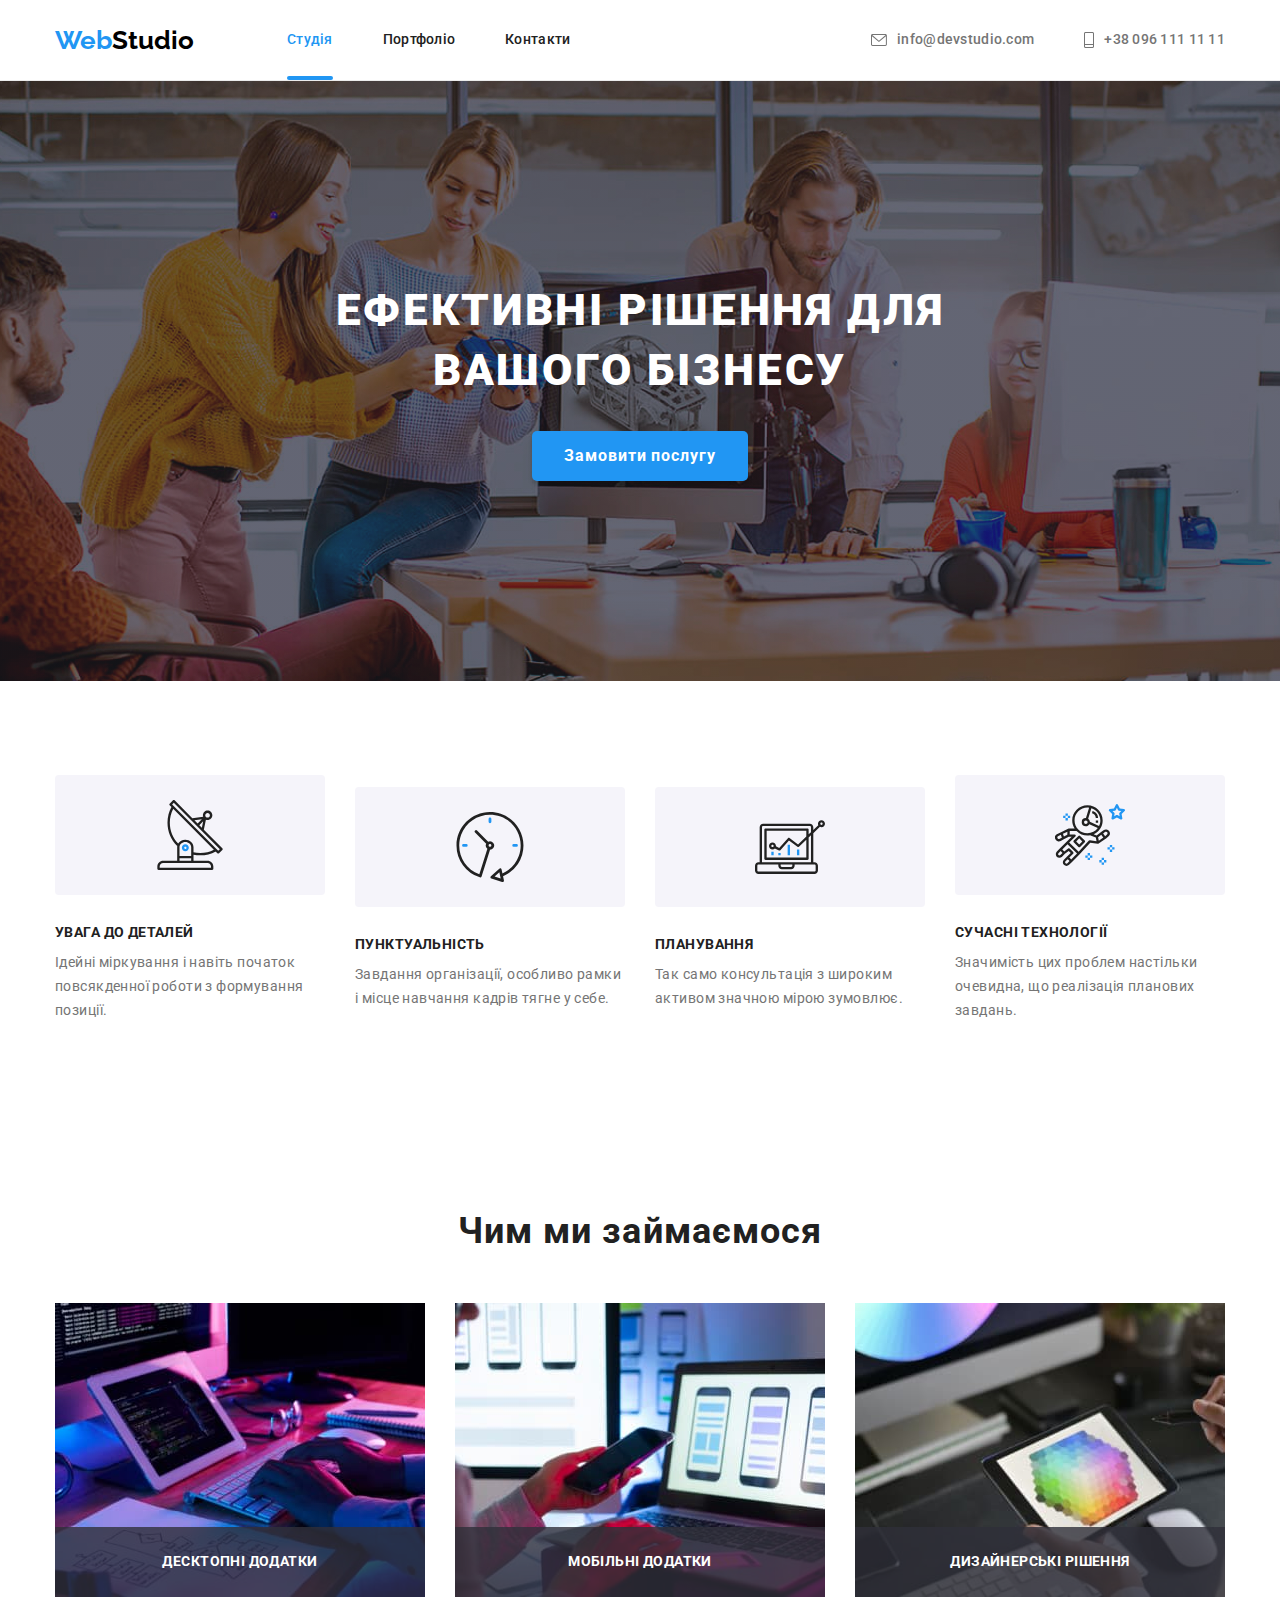
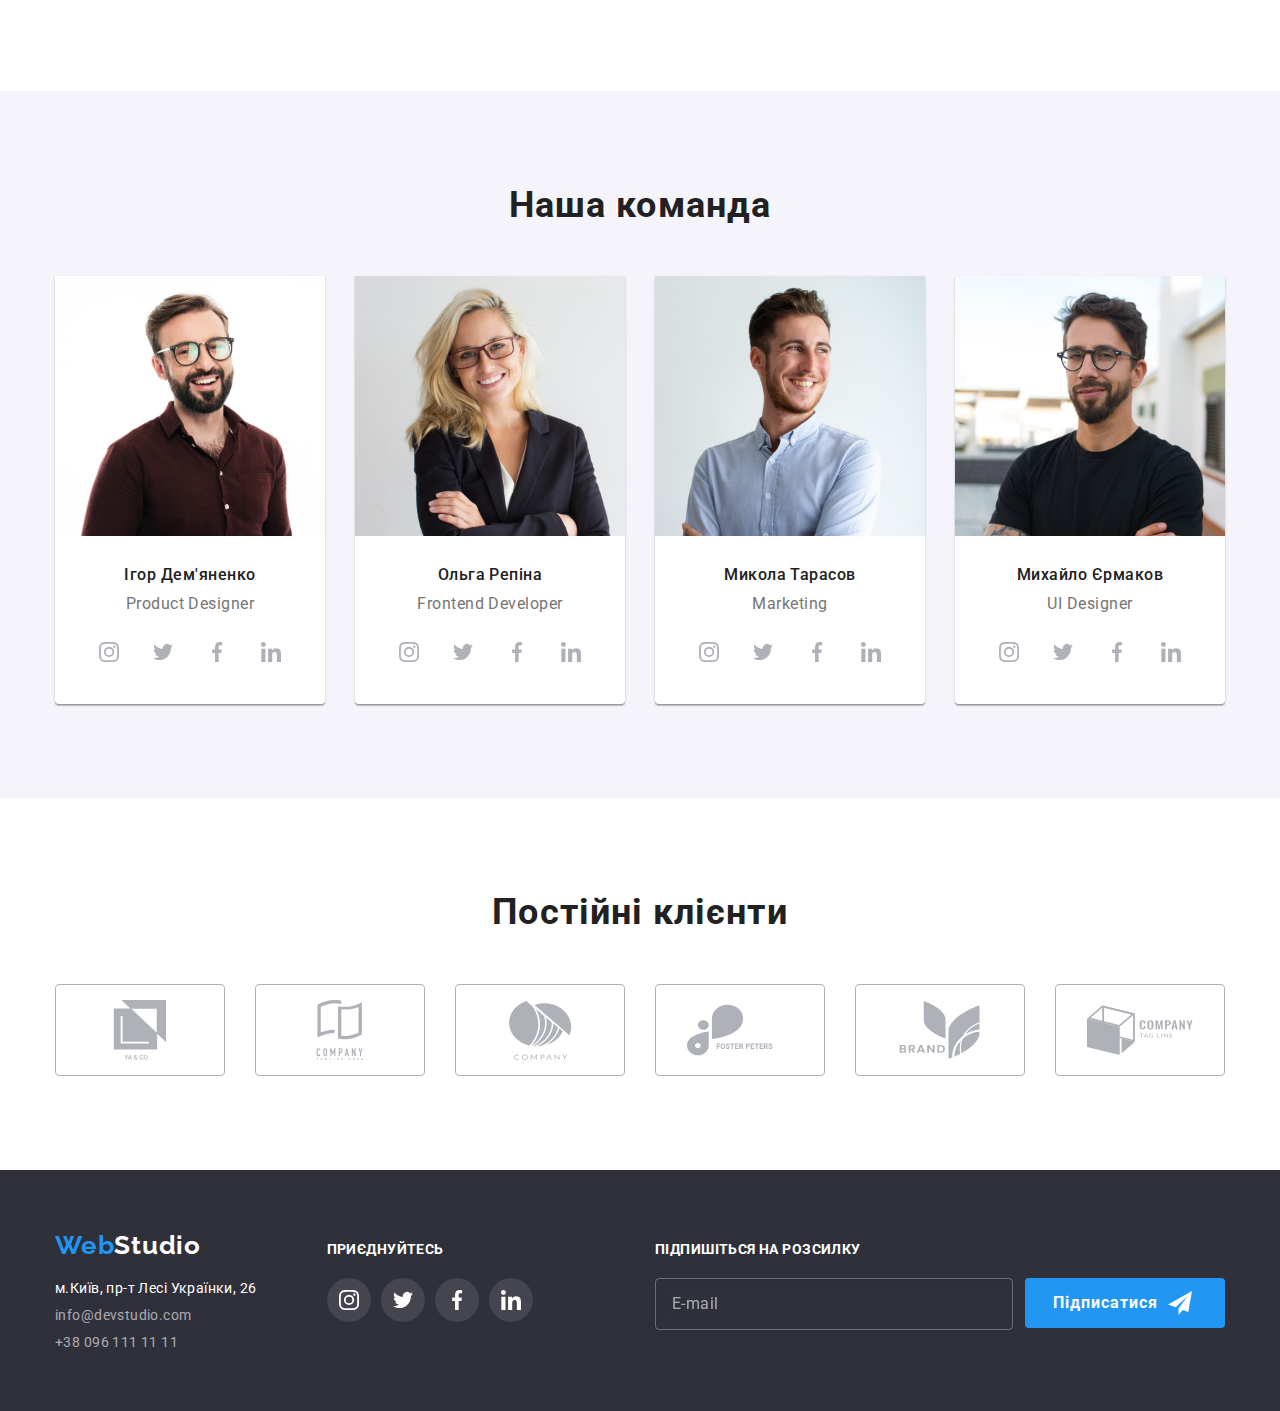
==== commit b005bb7d: "add" ====
--- a/index.html
+++ b/index.html
@@ -336,7 +336,7 @@
             <li class="footer-address">
               <a class="address-link" href="https://goo.gl/maps/TaNnJPtCBs2FAHwr9" target="_blank"
                 rel="noopener nofolow noreferrer">
-                г.Київ, пр-т Лесі Українки, 26
+                м.Київ, пр-т Лесі Українки, 26
               </a>
             </li>
             <li class="footer-item">
--- a/css/main.min.css
+++ b/css/main.min.css
@@ -1 +1 @@
-:root{--primary-text-color: #757575;--black-text-color: #000000;--secondary-text-color: rgba(255, 255, 255, 0.6);--select-color: #2196f3;--title-text-color: #212121;--white-text-color: rgba(255, 255, 255, 1);--accent-color: #188ce8;--header-border-line: #ececec;--primary-bgc: rgba(255, 255, 255, 1);--secondary-bgc: #2f303a;--background-btn: #f5f4fa;--feauters-bgc: #f5f5f5;--background-project-list: #eeeeee;--background-team: #f5f4fa;--icon-color: #afb1b8;--color-gradient: rgba(47, 48, 58, 0.4);--white-bgc: #ffffff;--animation: 250ms cubic-bezier(0.4, 0, 0.2, 1);--btn-shadow: 0px 4px 4px rgba(0, 0, 0, 0.15)}.visually-hidden{position:absolute;white-space:nowrap;height:1px;overflow:hidden;border:0;padding:0;clip:rect(0 0 0 0);clip-path:inset(50%);margin:-1px}ul{list-style:none;margin:0;padding:0}a{margin:0;padding:0}h1,h2,h3,h4,h5,h6,p{margin:0}img{display:block;max-width:100%;height:auto}.section{padding-top:94px;padding-bottom:94px}body{font-family:"Roboto",sans-serif}.list{list-style:none}.container{width:1200px;padding-left:15px;padding-right:15px;margin-left:auto;margin-right:auto}.header-nav{display:flex;margin-left:93px;align-items:center;margin-right:auto}.backdrop{z-index:2;position:fixed;top:0;left:0;width:100vw;height:100vh;opacity:1;background-color:rgba(0,0,0,.2);transition:opacity 400ms cubic-bezier(0.4, 0, 0.2, 1),visibility 700ms cubic-bezier(0.4, 0, 0.2, 1)}.backdrop.is-hidden{opacity:0;visibility:hidden;pointer-events:none}.backdrop.is-hidden .modal{transform:translate(-50%, -50%) scale(0) rotate(360deg)}.modal{padding:40px;position:absolute;top:50%;left:50%;transform:translate(-50%, -50%) scale(1) rotate(0);width:528px;height:581px;transition:transform var(--animation);background-color:var(--white-bgc);box-shadow:0px 1px 3px rgba(0,0,0,.12),0px 1px 1px rgba(0,0,0,.14),0px 2px 1px rgba(0,0,0,.2);border-radius:4px}.close-btn{position:absolute;top:8px;right:8px;display:flex;justify-content:center;align-items:center;width:30px;height:30px;cursor:pointer;background-color:rgba(0,0,0,0);border:1px solid rgba(0,0,0,.1);border-radius:50%;fill:var(--black-text-color);transition:fill var(--animation)}.close-btn:hover,.close-btn:focus{fill:var(--select-color)}.modal-form{display:block;font-size:12px;line-height:1.16;letter-spacing:.01em;color:var(--primary-text-color)}.modal-title{font-size:20px;font-weight:700;text-align:center;line-height:1.15;margin-bottom:12px;letter-spacing:.03em;color:var(--title-text-color)}.modal-field-thumb{display:flex;position:relative;margin-top:4px}.modal-field{margin-bottom:20px}.modal-input{padding-left:42px;width:100%;height:38px;border:none;outline:none;background:rgba(0,0,0,0);flex-grow:1;font-size:14px;line-height:1.71;letter-spacing:.03em;border:1px solid rgba(33,33,33,.2);border-radius:4px;color:var(--title-text-color);transition:border-color var(--animation)}.modal-text{margin-top:4px;padding:10px 16px;border:none;outline:none;background:rgba(0,0,0,0);width:100%;height:120px;font-size:12px;line-height:1.1;letter-spacing:.01em;color:var(--title-text-color);border:1px solid rgba(33,33,33,.2);border-radius:4px;resize:none}.modal-text::placeholder{font-size:12px;line-height:1.1;letter-spacing:.01em;color:rgba(117,117,117,.5)}.modal-icon{position:absolute;top:50%;transform:translateY(-50%);left:12px;display:inline-block;transition:fill var(--animation)}.modal-input:focus,.modal-text:focus{border-color:var(--select-color)}.modal-input:focus+.modal-icon{fill:var(--select-color)}.form-terms-thumb{display:flex;justify-content:center;margin-bottom:30px}.form-checkbox{position:absolute;width:1px;height:1px;margin:-1px;border:0;padding:0;white-space:nowrap;clip-path:inset(100%);clip:rect(0 0 0 0);overflow:hidden;transition:border-color var(--animation)}.form-terms{position:relative;display:flex;align-items:center;font-size:14px;line-height:1.71;letter-spacing:.03em;cursor:pointer;color:var(--primary-text-color)}.icon-check{display:inline-block;margin-right:8px;width:16px;height:15px;border:2px solid var(--title-text-color);border-radius:2px;transition:fill var(--animation),border var(--animation)}.icon-active{position:absolute;top:50%;left:0;transform:translateY(-50%);border-color:rgba(0,0,0,0)}.form-checkbox:checked+.icon-check{background-color:var(--select-color);border-color:var(--select-color)}.form-checkbox:focus+.icon-check{border-color:var(--select-color)}.checkbox-link{color:var(--select-color);text-decoration:underline}.modal-btn-thumb{display:flex;justify-content:center;align-items:center}.modal-btn{padding:10px 52px;margin:0 auto;display:flex;font-weight:700;font-size:16px;line-height:1.87;letter-spacing:.06em;cursor:pointer;color:var(--white-text-color);border-color:rgba(0,0,0,0);background:var(--select-color);box-sizing:border-box;border-radius:4px;box-shadow:0px 4px 4px rgba(0,0,0,.15)}.modal-btn:hover,.modal-btn:focus{background:var(--accent-color)}.flex{display:flex}.header{display:flex;align-items:center;justify-content:center;border-bottom:1px solid var(--header-border-line)}.header>.container{display:flex;align-items:center;justify-content:center}.logo{padding:24px 0;margin:0;text-align:center;font-family:"Raleway";font-weight:700;font-size:26px;line-height:1.19;text-decoration:none;color:var(--black-text-color)}.header-list{display:flex}.blue-logo{color:var(--select-color);padding:0}.header-link{display:block;padding:32px 0;font-weight:500;font-size:14px;line-height:1.14;letter-spacing:.02em;text-decoration:none;color:var(--title-text-color);transition:color 250ms cubic-bezier(0.4, 0, 0.2, 1)}.header-link .current-page,.header-link:hover,.header-link:focus{color:var(--select-color)}.header-link.current-page{color:var(--select-color);text-decoration:none}.current-page{color:var(--select-color);position:relative}.current-page::after{content:"";position:absolute;left:0;bottom:0;display:block;width:100%;height:4px;border-radius:2px;background-color:var(--select-color)}.contacts{display:flex;gap:50px;margin-left:auto}.header-list-item:not(:last-child){margin-right:50px}.contacts-list-link{padding:32px 0;display:flex;align-items:center;justify-content:center;font-weight:500;font-size:14px;line-height:1.14;letter-spacing:.02em;text-decoration:none;color:var(--primary-text-color);transition:color 250ms cubic-bezier(0.4, 0, 0.2, 1)}.contacts-list-link:hover,.contacts-list-link:focus{color:var(--select-color)}.contacts-icon{display:inline-block;margin-right:10px;fill:currentColor}.hero{max-width:1600px;height:600px;background:var(--secondary-bgc);padding:200px 0;margin-left:auto;margin-right:auto;text-align:center;background-image:linear-gradient(var(--color-gradient), var(--color-gradient)),url(../images/hero-st.jpeg);background-repeat:no-repeat;background-position:center;background-size:cover}.hero-title{width:696px;margin-top:0;margin-right:auto;margin-left:auto;margin-bottom:30px;font-weight:900;font-size:44px;line-height:1.36;letter-spacing:.06em;text-transform:uppercase;color:var(--white-text-color)}.header-btn{padding:10px 32px;margin:0 auto;display:block;font-family:inherit;font-weight:700;font-size:16px;line-height:1.87;letter-spacing:.06em;cursor:pointer;color:var(--white-text-color);background:var(--select-color);box-sizing:border-box;border-radius:5px;border:none;min-width:200px;height:50px;box-shadow:0px 4px 4px rgba(0,0,0,.15)}.header-btn:hover,.header-btn:focus{background-color:var(--accent-color)}.features-list{display:flex;align-items:center;gap:30px}.feature-item{flex-basis:calc((100% - 90px)/4)}.features{padding-top:0;background:var(--feauters-bgc)}.page-sections{padding:94px 0}.feature-item::before{display:block;content:"";height:120px;margin-bottom:30px;background-image:url(../images/antenna\ .svg);background-size:70px;background-repeat:no-repeat;background-position:center;background-color:var(--background-team);border-radius:4px}.feature-item:nth-child(2)::before{background-image:url(../images/clock.svg)}.feautre-item:nth-child(3)::before{background-image:url(../images/diagram.svg)}.feature-item:nth-child(4)::before{background-image:url(../images/astronaut.svg)}.feature-sub-title{margin-bottom:10px;font-weight:700;font-size:14px;line-height:1.14;letter-spacing:.03em;text-transform:uppercase;color:var(--title-text-color)}.feature-after-title{margin-top:0;margin-bottom:0;font-size:14px;line-height:1.71;letter-spacing:.03em;color:var(--primary-text-color)}.activity{padding-top:0}.activity-title{text-align:center;margin-bottom:50px;font-weight:700;font-size:36px;line-height:1.16;letter-spacing:.03em;color:var(--title-text-color)}.activity-list{display:flex;gap:30px}.activity-item{position:relative}.activity-element{position:absolute;padding-top:0;bottom:0;background-color:rgba(47,48,58,.8);width:100%;height:70px;display:flex;align-items:center;justify-content:center;font-weight:700;font-size:14px;line-height:1.14;letter-spacing:.03em;text-align:center;text-transform:uppercase;color:#fff}.team .page-sections{padding-top:94px;padding-bottom:94px}.team{background:var(--background-team)}.team-title{text-align:center;margin-bottom:50px;font-weight:700;font-size:36px;line-height:1.16;letter-spacing:.03em;color:var(--title-text-color)}.team-list{display:flex;gap:30px}.team-box{padding:30px 32px;text-align:center}.team-item{background:var(--white-bgc);box-shadow:0px 1px 3px rgba(0,0,0,.12),0px 1px 1px rgba(0,0,0,.14),0px 2px 1px rgba(0,0,0,.2);border-radius:0px 0px 4px 4px}.team-item-title{margin-bottom:10px;font-weight:500;font-size:16px;line-height:1.18;letter-spacing:.03em;color:var(--title-text-color)}.team-item-text{font-size:16px;line-height:1.18;letter-spacing:.03em;color:var(--primary-text-color);margin-bottom:16px}.team-soc{display:flex;justify-content:center;gap:10px}.team-soc-icon{display:inline-flex;fill:var(--icon-color);transition:fill 250ms cubic-bezier(0.4, 0, 0.2, 1)}.team-soc-link{width:44px;height:44px;border-radius:50%;display:flex;align-items:center;justify-content:center;background-color:rgba(0,0,0,0);transition:background-color 250ms cubic-bezier(0.4, 0, 0.2, 1)}.team-soc-link:hover,.team-soc-link:focus{background-color:var(--select-color)}.team-soc-link:hover .team-soc-icon,.team-soc-link:focus .team-soc-icon{fill:var(--white-bgc)}.regular-clients{padding:94px 0}.regular-clients-title{font-weight:700;font-size:36px;line-height:1.16;text-align:center;letter-spacing:.03em;color:var(--title-text-color);margin-bottom:50px}.regular-clients-list{display:flex;gap:30px}.regular-clients-link{box-sizing:border-box;border:1px solid var(--icon-color);border-radius:4px;width:170px;height:92px;outline:rgba(0,0,0,0);display:flex;align-items:center;justify-content:center;transition:border 250ms cubic-bezier(0.4, 0, 0.2, 1)}.regular-clients-icon{display:inline-flex;fill:var(--icon-color);transition:fill 250ms cubic-bezier(0.4, 0, 0.2, 1)}.regular-clients-link:hover .regular-clients-icon,.regular-clients-link:focus .regular-clients-icon{fill:var(--select-color)}.regular-clients-link:hover,.regular-clients-link:focus{fill:var(--select-color);border:1px solid var(--select-color)}.footer{padding:60px 0;background-color:var(--secondary-bgc)}.logo-text{color:var(--white-text-color)}.footer-logo{display:block;margin-bottom:20px;font-family:"Raleway";font-style:normal;font-weight:700;font-size:26px;line-height:1.19;letter-spacing:.03em;color:var(--select-color);text-decoration:none}.footer-item{margin-bottom:9px}.footer-item:last-child{margin-bottom:0}.footer-address{margin-bottom:9px;font-weight:400;font-size:14px;line-height:1.71;letter-spacing:.03em}.address-link{text-decoration:none;color:inherit;font-style:normal;color:var(--white-text-color);text-decoration:none;transition:color 250ms cubic-bezier(0.4, 0, 0.2, 1)}.address-link:hover,.address-link:focus{color:var(--select-color)}.contact-list{display:block}.footer-mail{margin-bottom:9px;font-style:normal;font-size:14px;line-height:1.14;letter-spacing:.02em;color:var(--secondary-text-color);text-decoration:none;transition:color 250ms cubic-bezier(0.4, 0, 0.2, 1)}.footer-tel{font-style:normal;font-size:14px;line-height:1.14;letter-spacing:.02em;color:var(--secondary-text-color);text-decoration:none;transition:color 250ms cubic-bezier(0.4, 0, 0.2, 1)}.contact-list .link:hover,.contact-list .link:focus{color:var(--select-color)}.footer .container{display:flex;align-items:baseline}.footer-contacts{margin-right:70px}.join-us{margin-right:auto}.join-us-title{display:flex;margin-bottom:20px;font-weight:700;font-size:14px;line-height:1.14;letter-spacing:.03em;text-transform:uppercase;color:var(--white-bgc);transition:color 250ms cubic-bezier(0.4, 0, 0.2, 1)}.join-us-list{display:flex;gap:10px}.join-us-link{border-radius:50%;background-color:rgba(255,255,255,.1);width:44px;height:44px;display:flex;align-items:center;justify-content:center;transition:bacground-color 250ms cubic-bezier(0.4, 0, 0.2, 1)}.join-us-icon{fill:var(--white-bgc)}.join-us-link:hover,.join-us-link:focus{background-color:var(--select-color)}.footer-label{display:flex;flex-direction:column;font-weight:700;font-size:14px;line-height:1.14;letter-spacing:.03em;text-transform:uppercase;color:var(--white-bgc);margin-bottom:20px}.footer-field{display:flex;flex-direction:row}.footer-input{display:flex;margin-right:12px;padding:15px 16px;font-size:16px;line-height:1.25;letter-spacing:.03em;background:rgba(0,0,0,0);border:1px solid rgba(255,255,255,.3);filter:drop-shadow(0px 4px 4px rgba(0, 0, 0, 0.15));border-radius:4px;min-width:358px;outline:none;color:var(--secondary-text-color);transition:border-color var(--animation)}.footer-input::placeholder{font-size:16px;line-height:1.25;letter-spacing:.03em;color:var(--secondary-text-color)}.footer-input:focus-within{border-color:var(--select-color)}.footer-btn{width:200px;height:50px}.footer-btn{display:flex;align-items:center;padding:10px 28px;font-weight:700;font-size:16px;line-height:1.88;letter-spacing:.06em;color:var(--white-bgc);background:#2196f3;box-shadow:var(--btn-shadow-);border-radius:4px;border:rgba(0,0,0,0);transition:background-color var(--animation)}.footer-btn:hover,.footer-btn:focus{background-color:var(--accent-color);cursor:pointer}.icon-send{fill:var(--white-bgc);margin-left:10px}.page-sections{padding-top:94px}.btn-list{display:flex;gap:8px;margin-bottom:50px;justify-content:center}.portfolio-btn{font-family:inherit;font-weight:500;font-size:16px;line-height:1.6;letter-spacing:.03em;cursor:pointer;padding:6px 22px;border-radius:4px;border-color:rgba(0,0,0,0);transition:box-shadow 250ms cubic-bezier(0.4, 0, 0.2, 1),color 250ms cubic-bezier(0.4, 0, 0.2, 1),background-color 250ms cubic-bezier(0.4, 0, 0.2, 1);color:var(--title-text-color);background-color:var(--background-btn)}.primary,.portfolio-btn:hover,.portfolio-btn:focus{color:var(--white-text-color);background:var(--select-color);box-shadow:0px 3px 1px rgba(0,0,0,.1),0px 1px 2px rgba(0,0,0,.08),0px 2px 2px rgba(0,0,0,.12)}.portfolio-list{display:flex;flex-wrap:wrap;gap:30px;row-gap:30px;background:var(--primary-bgc)}.portfolio-item{flex-basis:calc((100% - 60px)/3)}.portfolio-icon{text-decoration:none;display:block;outline:rgba(0,0,0,0);transition:transform 250ms cubic-bezier(0.4, 0, 0.2, 1);box-shadow:250ms cubic-bezier(0.4, 0, 0.2, 1)}.portfolio-icon:hover,.portfolio-icon:focus{box-shadow:0px 3px 1px rgba(0,0,0,.1),0px 1px 2px rgba(0,0,0,.08),0px 2px 2px rgba(0,0,0,.12)}.portfolio-box{padding:20px 24px;border:1px solid #eee;border-top:0}.portfolio-overlay{position:relative;overflow:hidden}.portfolio-text{top:0;left:0;width:100%;height:100%;padding:63px 24px;color:var(--white-bgc);font-size:18px;line-height:1.56;background-color:rgba(33,150,243,.9);content:"";position:absolute;transform:translateY(101%);transition:transform 250ms cubic-bezier(0.4, 0, 0.2, 1)}.portfolio-icon:hover .portfolio-text,.portfolio-icon:focus .portfolio-text{transform:translateY(0);box-shadow:0px 1px 1px rgba(0,0,0,.12),0px 4px 4px rgba(0,0,0,.06),1px 4px 6px rgba(0,0,0,.16)}.portfolio-title{font-weight:700;font-size:18px;line-height:2;letter-spacing:.06em;color:var(--title-text-color)}.portfolio-type{font-size:16px;line-height:1.87;letter-spacing:.03em;color:var(--primary-text-color)}.portfolio-icon:hover,.portfolio-icon:focus{display:block;box-shadow:0px 1px 1px rgba(0,0,0,.12),0px 4px 4px rgba(0,0,0,.06),1px 4px 6px rgba(0,0,0,.16)}/*# sourceMappingURL=main.min.css.map */+:root{--primary-text-color: #757575;--black-text-color: #000000;--secondary-text-color: rgba(255, 255, 255, 0.6);--select-color: #2196f3;--title-text-color: #212121;--white-text-color: rgba(255, 255, 255, 1);--accent-color: #188ce8;--header-border-line: #ececec;--primary-bgc: rgba(255, 255, 255, 1);--secondary-bgc: #2f303a;--background-btn: #f5f4fa;--feauters-bgc: #f5f5f5;--background-project-list: #eeeeee;--background-team: #f5f4fa;--icon-color: #afb1b8;--color-gradient: rgba(47, 48, 58, 0.4);--white-bgc: #ffffff;--animation: 250ms cubic-bezier(0.4, 0, 0.2, 1);--btn-shadow: 0px 4px 4px rgba(0, 0, 0, 0.15)}.visually-hidden{position:absolute;white-space:nowrap;height:1px;overflow:hidden;border:0;padding:0;clip:rect(0 0 0 0);clip-path:inset(50%);margin:-1px}ul{list-style:none;margin:0;padding:0}a{margin:0;padding:0}h1,h2,h3,h4,h5,h6,p{margin:0}img{display:block;max-width:100%;height:auto}.section{padding-top:94px;padding-bottom:94px}body{font-family:"Roboto",sans-serif}.list{list-style:none}.container{width:1200px;padding-left:15px;padding-right:15px;margin-left:auto;margin-right:auto}.header>.container{display:flex;align-items:center}.logo{padding:24px 0;margin:0;text-align:center;font-family:"Raleway";font-weight:700;font-size:26px;line-height:1.19;text-decoration:none;color:var(--black-text-color)}.blue-logo{color:var(--select-color);padding:0}.header-nav{display:flex;margin-left:93px;align-items:center;margin-right:auto}.backdrop{z-index:2;position:fixed;top:0;left:0;width:100vw;height:100vh;opacity:1;background-color:rgba(0,0,0,.2);transition:opacity 400ms cubic-bezier(0.4, 0, 0.2, 1),visibility 700ms cubic-bezier(0.4, 0, 0.2, 1)}.backdrop.is-hidden{opacity:0;visibility:hidden;pointer-events:none}.backdrop.is-hidden .modal{transform:translate(-50%, -50%) scale(0) rotate(360deg)}.modal{padding:40px;position:absolute;top:50%;left:50%;transform:translate(-50%, -50%) scale(1) rotate(0);width:528px;height:581px;transition:transform var(--animation);background-color:var(--white-bgc);box-shadow:0px 1px 3px rgba(0,0,0,.12),0px 1px 1px rgba(0,0,0,.14),0px 2px 1px rgba(0,0,0,.2);border-radius:4px}.close-btn{position:absolute;top:8px;right:8px;display:flex;align-items:center;justify-content:center;width:30px;height:30px;cursor:pointer;background-color:rgba(0,0,0,0);border:1px solid rgba(0,0,0,.1);border-radius:50%;fill:var(--black-text-color);transition:fill var(--animation)}.close-btn:hover,.close-btn:focus{fill:var(--select-color)}.modal-form{display:block;font-weight:400;font-size:12px;line-height:1.16;letter-spacing:.01em;color:var(--primary-text-color)}.modal-title{font-weight:700;font-size:20px;line-height:1.15;letter-spacing:.03em;text-align:center;margin-bottom:12px;color:var(--title-text-color)}.modal-field-thumb{display:flex;position:relative;margin-top:4px}.modal-field{margin-bottom:10px}.modal-input{padding-left:42px;width:100%;height:38px;border:none;outline:none;background:rgba(0,0,0,0);flex-grow:1;font-weight:400;font-size:14px;line-height:1.71;letter-spacing:.03em;border:1px solid rgba(33,33,33,.2);border-radius:4px;color:var(--title-text-color);transition:border-color var(--animation)}.modal-text{margin-top:4px;padding:10px 16px;border:none;outline:none;background:rgba(0,0,0,0);width:100%;height:120px;font-weight:400;font-size:12px;line-height:1.16;letter-spacing:.01em;color:var(--title-text-color);border:1px solid rgba(33,33,33,.2);border-radius:4px;resize:none}.modal-text::placeholder{font-weight:400;font-size:12px;line-height:1.16;letter-spacing:.01em;color:rgba(117,117,117,.5)}.modal-icon{position:absolute;top:50%;transform:translateY(-50%);left:12px;display:inline-block;transition:fill var(--animation)}.modal-input:focus,.modal-text:focus{border-color:var(--select-color)}.modal-input:focus+.modal-icon{fill:var(--select-color)}.form-terms-thumb{display:flex;justify-content:center;margin-bottom:30px}.form-checkbox{position:absolute;width:1px;height:1px;margin:-1px;border:0;padding:0;white-space:nowrap;clip-path:inset(100%);clip:rect(0 0 0 0);overflow:hidden;transition:border-color var(--animation)}.form-terms{position:relative;display:flex;align-items:center;font-weight:400;font-size:14px;line-height:1.71;letter-spacing:.03em;cursor:pointer;color:var(--primary-text-color)}.icon-check{display:inline-block;margin-right:8px;width:16px;height:15px;border:2px solid var(--title-text-color);border-radius:2px;transition:fill var(--animation),border var(--animation)}.icon-active{position:absolute;top:50%;left:0;transform:translateY(-50%);border-color:rgba(0,0,0,0)}.form-checkbox:checked+.icon-check{background-color:var(--select-color);border-color:var(--select-color)}.form-checkbox:focus+.icon-check{border-color:var(--select-color)}.checkbox-link{color:var(--select-color);text-decoration:underline}.modal-btn-thumb{display:flex;align-items:center;justify-content:center}.modal-btn{padding:10px 52px;margin:0 auto;display:flex;font-weight:700;font-size:16px;line-height:1.87;letter-spacing:.06em;cursor:pointer;color:var(--white-text-color);border-color:rgba(0,0,0,0);background:var(--select-color);box-sizing:border-box;border-radius:4px;box-shadow:0px 4px 4px rgba(0,0,0,.15)}.modal-btn:hover,.modal-btn:focus{background:var(--accent-color)}.header-btn{padding:10px 32px;margin:0 auto;display:block;font-family:inherit;font-weight:700;font-size:16px;line-height:1.87;letter-spacing:.06em;cursor:pointer;color:var(--white-text-color);background:var(--select-color);box-sizing:border-box;border-radius:5px;border:none;min-width:200px;height:50px;box-shadow:0px 4px 4px rgba(0,0,0,.15)}.header-btn:hover,.header-btn:focus{background-color:var(--accent-color)}.logo-text{color:var(--white-text-color)}.footer-logo{display:block;margin-bottom:20px;font-family:"Raleway";font-style:normal;font-weight:700;font-size:26px;line-height:1.19;letter-spacing:.03em;color:var(--select-color);text-decoration:none}.btn-list{display:flex;justify-content:center;gap:8px;margin-bottom:50px}.portfolio-btn{font-family:inherit;font-weight:500;font-size:16px;line-height:1.62;letter-spacing:.03em;cursor:pointer;padding:6px 22px;border-radius:4px;border-color:rgba(0,0,0,0);transition:box-shadow 250ms cubic-bezier(0.4, 0, 0.2, 1),color 250ms cubic-bezier(0.4, 0, 0.2, 1),background-color 250ms cubic-bezier(0.4, 0, 0.2, 1);color:var(--title-text-color);background-color:var(--background-btn)}.primary,.portfolio-btn:hover,.portfolio-btn:focus{color:var(--white-text-color);background:var(--select-color);box-shadow:0px 3px 1px rgba(0,0,0,.1),0px 1px 2px rgba(0,0,0,.08),0px 2px 2px rgba(0,0,0,.12)}.flex{display:flex}.header{display:flex;align-items:center;justify-content:center;border-bottom:1px solid var(--header-border-line)}.header-list{display:flex}.header-link{display:block;padding:32px 0;font-weight:500;font-size:14px;line-height:1.14;letter-spacing:.02em;text-decoration:none;color:var(--title-text-color);transition:color 250ms cubic-bezier(0.4, 0, 0.2, 1)}.header-link .current-page,.header-link:hover,.header-link:focus{color:var(--select-color)}.header-link.current-page{color:var(--select-color);text-decoration:none}.current-page{color:var(--select-color);position:relative}.current-page::after{content:"";position:absolute;left:0;bottom:0;display:block;width:100%;height:4px;border-radius:2px;background-color:var(--select-color)}.contacts{display:flex;gap:50px;margin-left:auto}.header-list-item:not(:last-child){margin-right:50px}.contacts-list-link{padding:32px 0;display:flex;align-items:center;justify-content:center;font-weight:500;font-size:14px;line-height:1.14;letter-spacing:.02em;text-decoration:none;color:var(--primary-text-color);transition:color 250ms cubic-bezier(0.4, 0, 0.2, 1)}.contacts-list-link:hover,.contacts-list-link:focus{color:var(--select-color)}.contacts-icon{display:inline-block;margin-right:10px;fill:currentColor}.hero{max-width:1600px;height:600px;background:var(--secondary-bgc);padding:200px 0;margin-left:auto;margin-right:auto;text-align:center;background-image:linear-gradient(var(--color-gradient), var(--color-gradient)),url(../images/hero-st.jpeg);background-repeat:no-repeat;background-position:center;background-size:cover}.hero-title{width:696px;margin-top:0;margin-right:auto;margin-left:auto;margin-bottom:30px;font-weight:900;font-size:44px;line-height:1.36;letter-spacing:.06em;text-transform:uppercase;color:var(--white-text-color)}.features-list{display:flex;align-items:center;gap:30px}.feature-item{flex-basis:calc((100% - 90px)/4)}.features{padding-top:0;background:var(--feauters-bgc)}.page-sections{padding:94px 0}.feature-item::before{display:block;content:"";height:120px;margin-bottom:30px;background-image:url(../images/antenna.svg);background-size:70px;background-repeat:no-repeat;background-position:center;background-color:var(--background-team);border-radius:4px}.feature-item:nth-child(2)::before{background-image:url(../images/clock.svg)}.feature-item:nth-child(3)::before{background-image:url(../images/diagram.svg)}.feature-item:nth-child(4)::before{background-image:url(../images/astronaut.svg)}.feature-sub-title{margin-bottom:10px;font-weight:700;font-size:14px;line-height:1.14;letter-spacing:.03em;text-transform:uppercase;color:var(--title-text-color)}.feature-after-title{margin-top:0;margin-bottom:0;font-size:14px;line-height:1.71;letter-spacing:.03em;color:var(--primary-text-color)}.activity{padding-top:0}.activity-title{text-align:center;margin-bottom:50px;font-weight:700;font-size:36px;line-height:1.16;letter-spacing:.03em;color:var(--title-text-color)}.activity-list{display:flex;gap:30px}.activity-item{position:relative}.activity-element{position:absolute;padding-top:0;bottom:0;background-color:rgba(47,48,58,.8);width:100%;height:70px;display:flex;align-items:center;justify-content:center;font-weight:700;font-size:14px;line-height:1.14;letter-spacing:.03em;text-align:center;text-transform:uppercase;color:#fff}.team .page-sections{padding-top:94px;padding-bottom:94px}.team{background:var(--background-team)}.team-title{text-align:center;margin-bottom:50px;font-weight:700;font-size:36px;line-height:1.16;letter-spacing:.03em;color:var(--title-text-color)}.team-list{display:flex;gap:30px}.team-box{padding:30px 32px;text-align:center}.team-item{background:var(--white-bgc);box-shadow:0px 1px 3px rgba(0,0,0,.12),0px 1px 1px rgba(0,0,0,.14),0px 2px 1px rgba(0,0,0,.2);border-radius:0px 0px 4px 4px}.team-item-title{margin-bottom:10px;font-weight:500;font-size:16px;line-height:1.18;letter-spacing:.03em;color:var(--title-text-color)}.team-item-text{font-size:16px;line-height:1.18;letter-spacing:.03em;color:var(--primary-text-color);margin-bottom:16px}.team-soc{display:flex;justify-content:center;gap:10px}.team-soc-icon{display:inline-flex;fill:var(--icon-color);transition:fill 250ms cubic-bezier(0.4, 0, 0.2, 1)}.team-soc-link{width:44px;height:44px;border-radius:50%;display:flex;align-items:center;justify-content:center;background-color:rgba(0,0,0,0);transition:background-color 250ms cubic-bezier(0.4, 0, 0.2, 1)}.team-soc-link:hover,.team-soc-link:focus{background-color:var(--select-color)}.team-soc-link:hover .team-soc-icon,.team-soc-link:focus .team-soc-icon{fill:var(--white-bgc)}.regular-clients{padding:94px 0}.regular-clients-title{font-weight:700;font-size:36px;line-height:1.16;letter-spacing:.03em;text-align:center;color:var(--title-text-color);margin-bottom:50px}.regular-clients-list{display:flex;gap:30px}.regular-clients-link{box-sizing:border-box;border:1px solid var(--icon-color);border-radius:4px;width:170px;height:92px;outline:rgba(0,0,0,0);display:flex;align-items:center;justify-content:center;transition:border 250ms cubic-bezier(0.4, 0, 0.2, 1)}.regular-clients-link:hover,.regular-clients-link:focus{fill:var(--select-color);border:1px solid var(--select-color)}.regular-clients-icon{display:inline-flex;fill:var(--icon-color);transition:fill 250ms cubic-bezier(0.4, 0, 0.2, 1)}.regular-clients-link:hover .regular-clients-icon,.regular-clients-link:focus .regular-clients-icon{fill:var(--select-color)}.footer{padding:60px 0;background-color:var(--secondary-bgc)}.footer-item{margin-bottom:9px}.footer-item:last-child{margin-bottom:0}.footer-address{margin-bottom:9px;font-weight:400;font-size:14px;line-height:1.14;letter-spacing:.03em}.address-link{text-decoration:none;color:inherit;font-style:normal;color:var(--white-text-color);text-decoration:none;transition:color 250ms cubic-bezier(0.4, 0, 0.2, 1)}.address-link:hover,.address-link:focus{color:var(--select-color)}.contact-list{display:block}.footer-mail{margin-bottom:9px;font-style:normal;font-size:14px;line-height:1.14;letter-spacing:.03em;color:var(--secondary-text-color);text-decoration:none;transition:color 250ms cubic-bezier(0.4, 0, 0.2, 1)}.footer-tel{font-style:normal;font-size:14px;line-height:1.14;letter-spacing:.03em;color:var(--secondary-text-color);text-decoration:none;transition:color 250ms cubic-bezier(0.4, 0, 0.2, 1)}.contact-list .link:hover,.contact-list .link:focus{color:var(--select-color)}.footer .container{display:flex;align-items:baseline}.footer-contacts{margin-right:70px}.join-us{margin-right:auto}.join-us-title{display:flex;margin-bottom:20px;font-weight:700;font-size:14px;line-height:1.14;letter-spacing:.03em;text-transform:uppercase;color:var(--white-bgc);transition:color 250ms cubic-bezier(0.4, 0, 0.2, 1)}.join-us-list{display:flex;gap:10px}.join-us-link{border-radius:50%;background-color:rgba(255,255,255,.1);width:44px;height:44px;display:flex;align-items:center;justify-content:center;transition:bacground-color 250ms cubic-bezier(0.4, 0, 0.2, 1)}.join-us-link:hover,.join-us-link:focus{background-color:var(--select-color)}.join-us-icon{fill:var(--white-bgc)}.footer-label{display:flex;flex-direction:column;font-weight:700;font-size:14px;line-height:1.14;letter-spacing:.03em;text-transform:uppercase;color:var(--white-bgc);margin-bottom:20px}.footer-field{display:flex;flex-direction:row}.footer-input{display:flex;margin-right:12px;padding:15px 16px;font-weight:400;font-size:16px;line-height:1.25;letter-spacing:.03em;background:rgba(0,0,0,0);border:1px solid rgba(255,255,255,.3);filter:drop-shadow(0px 4px 4px rgba(0, 0, 0, 0.15));border-radius:4px;min-width:358px;outline:none;color:var(--secondary-text-color);transition:border-color var(--animation)}.footer-input::placeholder{font-size:16px;line-height:1.25;letter-spacing:.03em;color:var(--secondary-text-color)}.footer-input:focus-within{border-color:var(--select-color)}.footer-btn{width:200px;height:50px}.footer-btn{display:flex;align-items:center;padding:10px 28px;font-weight:700;font-size:16px;line-height:1.88;letter-spacing:.06em;letter-spacing:.06em;color:var(--white-bgc);background:#2196f3;box-shadow:var(--btn-shadow-);border-radius:4px;border:rgba(0,0,0,0);transition:background-color var(--animation)}.footer-btn:hover,.footer-btn:focus{background-color:var(--accent-color);cursor:pointer}.icon-send{fill:var(--white-bgc);margin-left:10px}.page-sections{padding-top:94px}.portfolio-list{display:flex;flex-wrap:wrap;gap:30px;row-gap:30px;background:var(--primary-bgc)}.portfolio-item{flex-basis:calc((100% - 60px)/3)}.portfolio-icon{text-decoration:none;display:block;outline:rgba(0,0,0,0);transition:transform 250ms cubic-bezier(0.4, 0, 0.2, 1);box-shadow:250ms cubic-bezier(0.4, 0, 0.2, 1)}.portfolio-icon:hover,.portfolio-icon:focus{box-shadow:0px 3px 1px rgba(0,0,0,.1),0px 1px 2px rgba(0,0,0,.08),0px 2px 2px rgba(0,0,0,.12)}.portfolio-box{padding:20px 24px;border:1px solid #eee;border-top:0}.portfolio-overlay{position:relative;overflow:hidden}.portfolio-text{top:0;left:0;width:100%;height:100%;padding:63px 24px;color:var(--white-bgc);font-size:18px;line-height:1.56;background-color:rgba(33,150,243,.9);content:"";position:absolute;transform:translateY(101%);transition:transform 250ms cubic-bezier(0.4, 0, 0.2, 1)}.portfolio-icon:hover .portfolio-text,.portfolio-icon:focus .portfolio-text{transform:translateY(0);box-shadow:0px 1px 1px rgba(0,0,0,.12),0px 4px 4px rgba(0,0,0,.06),1px 4px 6px rgba(0,0,0,.16)}.portfolio-title{font-weight:700;font-size:18px;line-height:2;letter-spacing:.06em;color:var(--title-text-color)}.portfolio-type{font-weight:400;font-size:16px;line-height:1.87;letter-spacing:.03em;color:var(--primary-text-color)}.portfolio-icon:hover,.portfolio-icon:focus{display:block;box-shadow:0px 1px 1px rgba(0,0,0,.12),0px 4px 4px rgba(0,0,0,.06),1px 4px 6px rgba(0,0,0,.16)}/*# sourceMappingURL=main.min.css.map */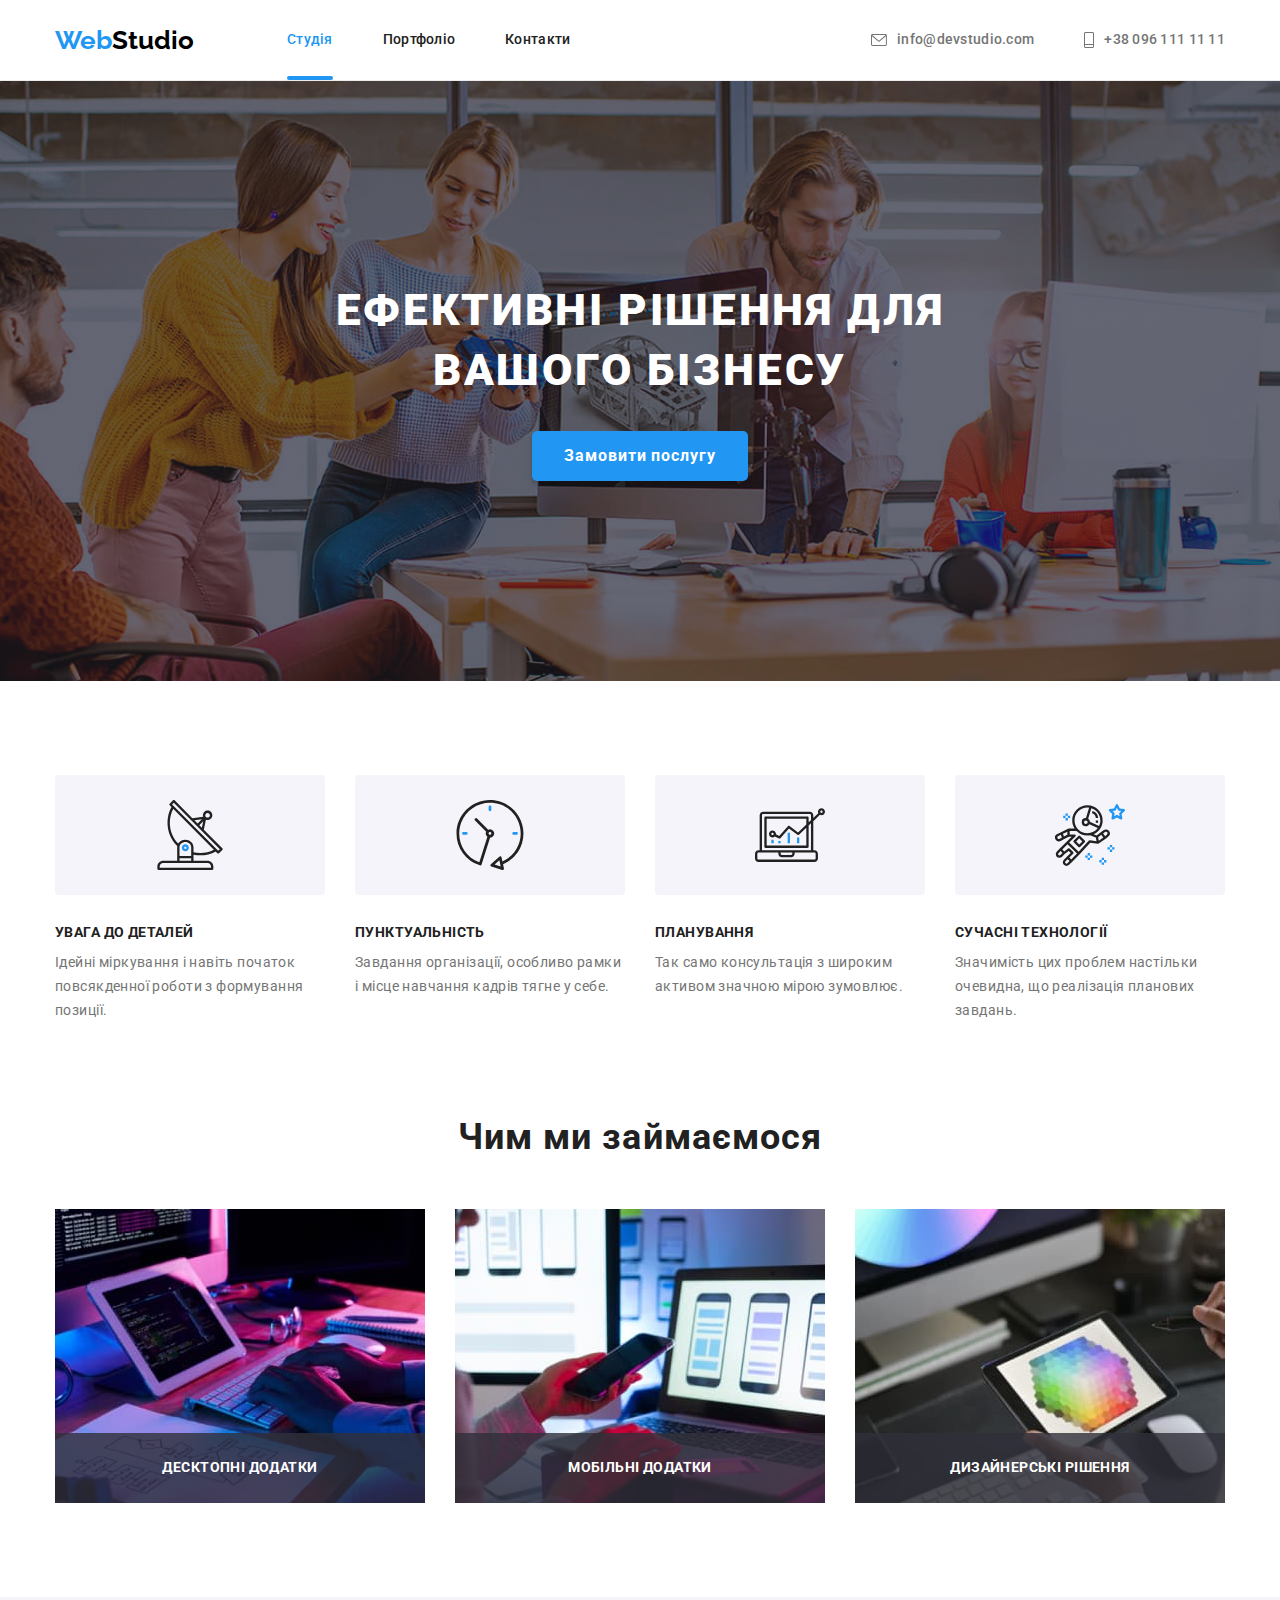
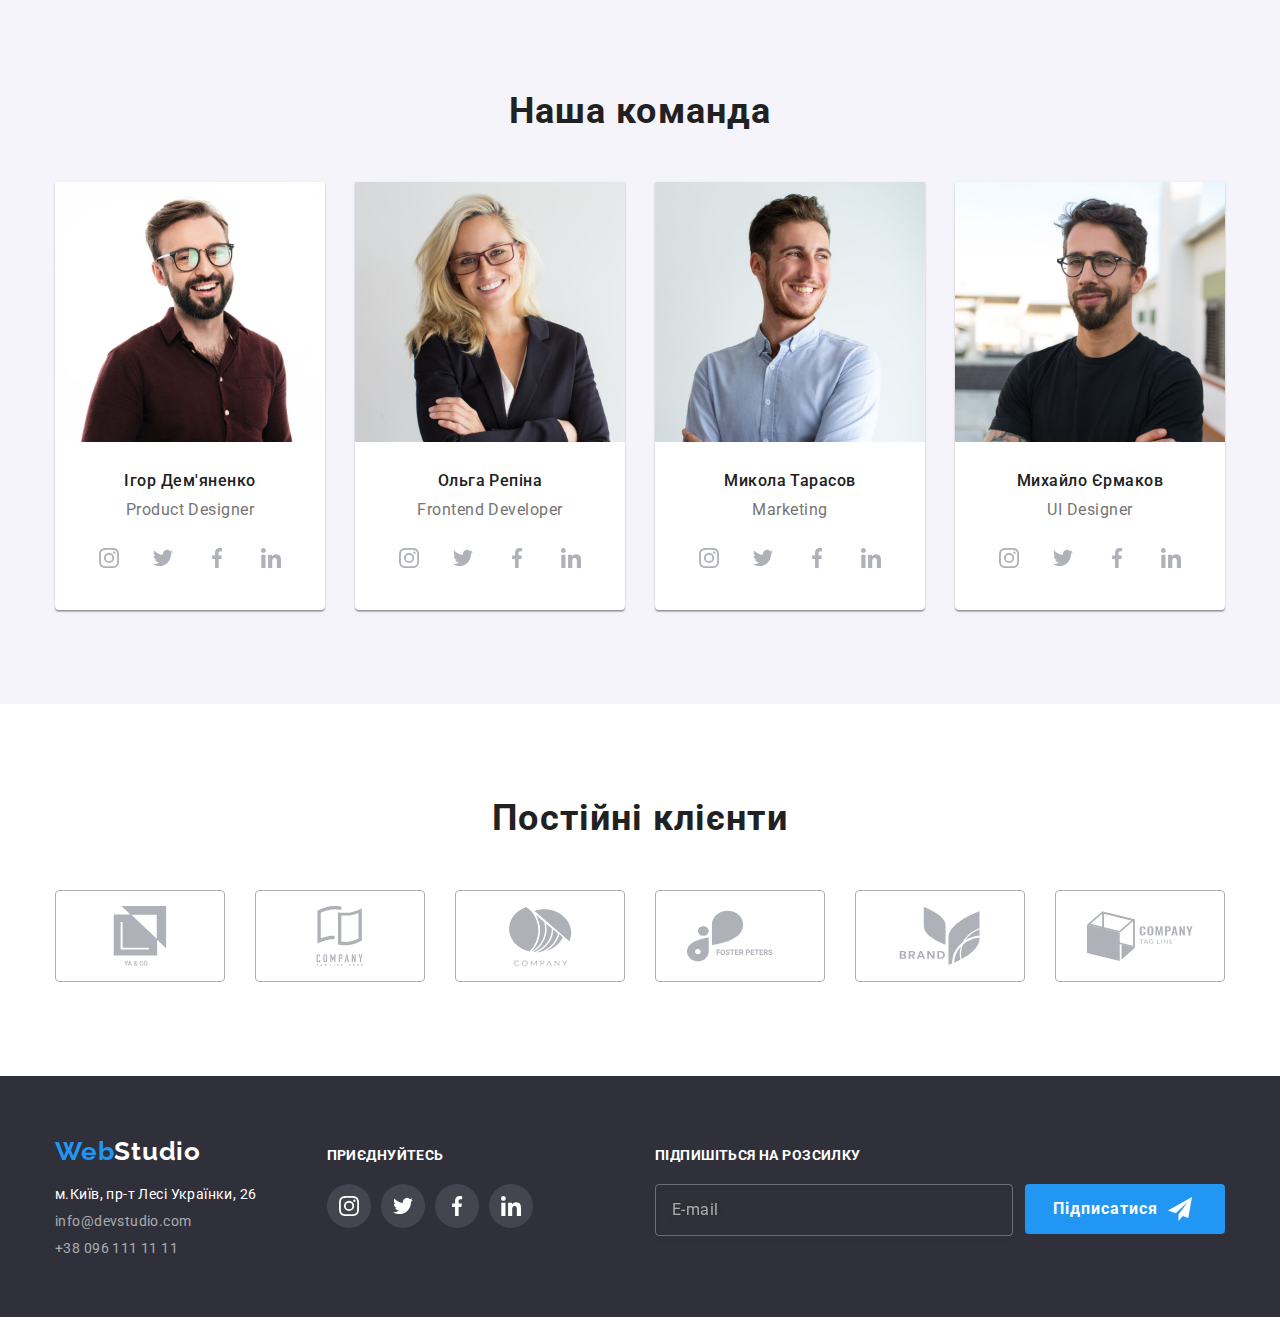
==== commit f44d6ca6: "addst" ====
--- a/index.html
+++ b/index.html
@@ -56,41 +56,39 @@
   </header>
   <!--Герой-->
   <main>
-
     <section class="hero">
       <div class="hero-content">
         <h1 class="hero-title">Ефективні рішення для вашого бізнесу</h1>
-        <button type="button" class="header-btn" data-modal-open>Замовити послугу</button>
-
+        <button class="hero-btn" type="button" data-modal-open>Замовити послугу</button>
       </div>
     </section>
     <!--Особенности-->
-    <section class="page-sections">
+    <section class="features-section">
       <div class="container">
         <h2 class="visually-hidden">Особливості студії</h2>
 
-        <ul class="features-list list">
-          <li class="feature-item">
-            <h3 class="feature-sub-title">Увага до деталей</h3>
-            <p class="feature-after-title">
+        <ul class="features__list">
+          <li class="features__item">
+            <h3 class="features__subtitle">Увага до деталей</h3>
+            <p class="features__desc">
               Ідейні міркування і навіть початок повсякденної роботи з формування позиції.
             </p>
           </li>
-          <li class="feature-item">
-            <h3 class="feature-sub-title">Пунктуальність</h3>
-            <p class="feature-after-title">
+          <li class="features__item">
+            <h3 class="features__subtitle">Пунктуальність</h3>
+            <p class="features__desc">
               Завдання організації, особливо рамки і місце навчання кадрів тягне у себе.
             </p>
           </li>
-          <li class="feature-item">
-            <h3 class="feature-sub-title">Планування</h3>
-            <p class="feature-after-title">
+          <li class="features__item">
+            <h3 class="features__subtitle">Планування</h3>
+            <p class="features__desc">
               Так само консультація з широким активом значною мірою зумовлює.
             </p>
           </li>
-          <li class="feature-item">
-            <h3 class="feature-sub-title">Сучасні технології</h3>
-            <p class="feature-after-title">
+          <li class="features__item">
+            <h3 class="features__subtitle">Сучасні технології</h3>
+            <p class="features__desc">
               Значимість цих проблем настільки очевидна, що реалізація планових завдань.
             </p>
           </li>
@@ -98,7 +96,7 @@
       </div>
     </section>
     <!--Деятельность-->
-    <section class="activity page-sections">
+    <section class="activity section">
       <div class="container">
         <h2 class="activity-title">Чим ми займаємося</h2>
         <ul class="activity-list list">
@@ -121,13 +119,13 @@
     <!--Команда-->
     <section class="team page-sections">
       <div class="container">
-        <h2 class="team-title">Наша команда</h2>
-        <ul class="team-list list">
-          <li class="team-item">
+        <h2 class="team__title">Наша команда</h2>
+        <ul class="team__list list">
+          <li class="team__item">
             <img src="./images/igor-img-1.jpeg" alt="Игорь Демьяненко" width="270" height="260" />
             <div class="team-box">
-              <h3 class="team-item-title">Ігор Дем'яненко</h3>
-              <p class="team-item-text" lang="en">Product Designer</p>
+              <h3 class="team-item__title">Ігор Дем'яненко</h3>
+              <p class="team-item__text" lang="en">Product Designer</p>
               <ul class="team-soc list">
                 <li class="team-soc-item">
                   <a href="" class="team-soc-link link">
@@ -160,11 +158,11 @@
               </ul>
             </div>
           </li>
-          <li class="team-item">
+          <li class="team__item">
             <img src="./images/olga-img2.jpeg" alt="Ольга Репина" width="270" height="260" />
             <div class="team-box">
-              <h3 class="team-item-title">Ольга Репіна</h3>
-              <p class="team-item-text" lang="en">Frontend Developer</p>
+              <h3 class="team-item__title">Ольга Репіна</h3>
+              <p class="team-item__text" lang="en">Frontend Developer</p>
               <ul class="team-soc list">
                 <li class="team-soc-item">
                   <a href="" class="team-soc-link link">
@@ -197,11 +195,11 @@
               </ul>
             </div>
           </li>
-          <li class="team-item">
+          <li class="team__item">
             <img src="./images/nikolay-img3.jpeg" alt="Николай Тарасов" width="270" height="260" />
             <div class="team-box">
-              <h3 class="team-item-title">Микола Тарасов</h3>
-              <p class="team-item-text" lang="en">Marketing</p>
+              <h3 class="team-item__title">Микола Тарасов</h3>
+              <p class="team-item__text" lang="en">Marketing</p>
               <ul class="team-soc list">
                 <li class="team-soc-item">
                   <a href="" class="team-soc-link link">
@@ -234,11 +232,11 @@
               </ul>
             </div>
           </li>
-          <li class="team-item">
+          <li class="team__item">
             <img src="./images/mykhail-img4.jpeg" alt="Михаил Ермаков" width="270" height="260" />
             <div class="team-box">
-              <h3 class="team-item-title">Михайло Єрмаков</h3>
-              <p class="team-item-text" lang="en">UI Designer</p>
+              <h3 class="team-item__title">Михайло Єрмаков</h3>
+              <p class="team-item__text" lang="en">UI Designer</p>
               <ul class="team-soc list">
                 <li class="team-soc-item">
                   <a href="" class="team-soc-link link">
--- a/css/main.min.css
+++ b/css/main.min.css
@@ -1 +1 @@
-:root{--primary-text-color: #757575;--black-text-color: #000000;--secondary-text-color: rgba(255, 255, 255, 0.6);--select-color: #2196f3;--title-text-color: #212121;--white-text-color: rgba(255, 255, 255, 1);--accent-color: #188ce8;--header-border-line: #ececec;--primary-bgc: rgba(255, 255, 255, 1);--secondary-bgc: #2f303a;--background-btn: #f5f4fa;--feauters-bgc: #f5f5f5;--background-project-list: #eeeeee;--background-team: #f5f4fa;--icon-color: #afb1b8;--color-gradient: rgba(47, 48, 58, 0.4);--white-bgc: #ffffff;--animation: 250ms cubic-bezier(0.4, 0, 0.2, 1);--btn-shadow: 0px 4px 4px rgba(0, 0, 0, 0.15)}.visually-hidden{position:absolute;white-space:nowrap;height:1px;overflow:hidden;border:0;padding:0;clip:rect(0 0 0 0);clip-path:inset(50%);margin:-1px}ul{list-style:none;margin:0;padding:0}a{margin:0;padding:0}h1,h2,h3,h4,h5,h6,p{margin:0}img{display:block;max-width:100%;height:auto}.section{padding-top:94px;padding-bottom:94px}body{font-family:"Roboto",sans-serif}.list{list-style:none}.container{width:1200px;padding-left:15px;padding-right:15px;margin-left:auto;margin-right:auto}.header>.container{display:flex;align-items:center}.logo{padding:24px 0;margin:0;text-align:center;font-family:"Raleway";font-weight:700;font-size:26px;line-height:1.19;text-decoration:none;color:var(--black-text-color)}.blue-logo{color:var(--select-color);padding:0}.header-nav{display:flex;margin-left:93px;align-items:center;margin-right:auto}.backdrop{z-index:2;position:fixed;top:0;left:0;width:100vw;height:100vh;opacity:1;background-color:rgba(0,0,0,.2);transition:opacity 400ms cubic-bezier(0.4, 0, 0.2, 1),visibility 700ms cubic-bezier(0.4, 0, 0.2, 1)}.backdrop.is-hidden{opacity:0;visibility:hidden;pointer-events:none}.backdrop.is-hidden .modal{transform:translate(-50%, -50%) scale(0) rotate(360deg)}.modal{padding:40px;position:absolute;top:50%;left:50%;transform:translate(-50%, -50%) scale(1) rotate(0);width:528px;height:581px;transition:transform var(--animation);background-color:var(--white-bgc);box-shadow:0px 1px 3px rgba(0,0,0,.12),0px 1px 1px rgba(0,0,0,.14),0px 2px 1px rgba(0,0,0,.2);border-radius:4px}.close-btn{position:absolute;top:8px;right:8px;display:flex;align-items:center;justify-content:center;width:30px;height:30px;cursor:pointer;background-color:rgba(0,0,0,0);border:1px solid rgba(0,0,0,.1);border-radius:50%;fill:var(--black-text-color);transition:fill var(--animation)}.close-btn:hover,.close-btn:focus{fill:var(--select-color)}.modal-form{display:block;font-weight:400;font-size:12px;line-height:1.16;letter-spacing:.01em;color:var(--primary-text-color)}.modal-title{font-weight:700;font-size:20px;line-height:1.15;letter-spacing:.03em;text-align:center;margin-bottom:12px;color:var(--title-text-color)}.modal-field-thumb{display:flex;position:relative;margin-top:4px}.modal-field{margin-bottom:10px}.modal-input{padding-left:42px;width:100%;height:38px;border:none;outline:none;background:rgba(0,0,0,0);flex-grow:1;font-weight:400;font-size:14px;line-height:1.71;letter-spacing:.03em;border:1px solid rgba(33,33,33,.2);border-radius:4px;color:var(--title-text-color);transition:border-color var(--animation)}.modal-text{margin-top:4px;padding:10px 16px;border:none;outline:none;background:rgba(0,0,0,0);width:100%;height:120px;font-weight:400;font-size:12px;line-height:1.16;letter-spacing:.01em;color:var(--title-text-color);border:1px solid rgba(33,33,33,.2);border-radius:4px;resize:none}.modal-text::placeholder{font-weight:400;font-size:12px;line-height:1.16;letter-spacing:.01em;color:rgba(117,117,117,.5)}.modal-icon{position:absolute;top:50%;transform:translateY(-50%);left:12px;display:inline-block;transition:fill var(--animation)}.modal-input:focus,.modal-text:focus{border-color:var(--select-color)}.modal-input:focus+.modal-icon{fill:var(--select-color)}.form-terms-thumb{display:flex;justify-content:center;margin-bottom:30px}.form-checkbox{position:absolute;width:1px;height:1px;margin:-1px;border:0;padding:0;white-space:nowrap;clip-path:inset(100%);clip:rect(0 0 0 0);overflow:hidden;transition:border-color var(--animation)}.form-terms{position:relative;display:flex;align-items:center;font-weight:400;font-size:14px;line-height:1.71;letter-spacing:.03em;cursor:pointer;color:var(--primary-text-color)}.icon-check{display:inline-block;margin-right:8px;width:16px;height:15px;border:2px solid var(--title-text-color);border-radius:2px;transition:fill var(--animation),border var(--animation)}.icon-active{position:absolute;top:50%;left:0;transform:translateY(-50%);border-color:rgba(0,0,0,0)}.form-checkbox:checked+.icon-check{background-color:var(--select-color);border-color:var(--select-color)}.form-checkbox:focus+.icon-check{border-color:var(--select-color)}.checkbox-link{color:var(--select-color);text-decoration:underline}.modal-btn-thumb{display:flex;align-items:center;justify-content:center}.modal-btn{padding:10px 52px;margin:0 auto;display:flex;font-weight:700;font-size:16px;line-height:1.87;letter-spacing:.06em;cursor:pointer;color:var(--white-text-color);border-color:rgba(0,0,0,0);background:var(--select-color);box-sizing:border-box;border-radius:4px;box-shadow:0px 4px 4px rgba(0,0,0,.15)}.modal-btn:hover,.modal-btn:focus{background:var(--accent-color)}.header-btn{padding:10px 32px;margin:0 auto;display:block;font-family:inherit;font-weight:700;font-size:16px;line-height:1.87;letter-spacing:.06em;cursor:pointer;color:var(--white-text-color);background:var(--select-color);box-sizing:border-box;border-radius:5px;border:none;min-width:200px;height:50px;box-shadow:0px 4px 4px rgba(0,0,0,.15)}.header-btn:hover,.header-btn:focus{background-color:var(--accent-color)}.logo-text{color:var(--white-text-color)}.footer-logo{display:block;margin-bottom:20px;font-family:"Raleway";font-style:normal;font-weight:700;font-size:26px;line-height:1.19;letter-spacing:.03em;color:var(--select-color);text-decoration:none}.btn-list{display:flex;justify-content:center;gap:8px;margin-bottom:50px}.portfolio-btn{font-family:inherit;font-weight:500;font-size:16px;line-height:1.62;letter-spacing:.03em;cursor:pointer;padding:6px 22px;border-radius:4px;border-color:rgba(0,0,0,0);transition:box-shadow 250ms cubic-bezier(0.4, 0, 0.2, 1),color 250ms cubic-bezier(0.4, 0, 0.2, 1),background-color 250ms cubic-bezier(0.4, 0, 0.2, 1);color:var(--title-text-color);background-color:var(--background-btn)}.primary,.portfolio-btn:hover,.portfolio-btn:focus{color:var(--white-text-color);background:var(--select-color);box-shadow:0px 3px 1px rgba(0,0,0,.1),0px 1px 2px rgba(0,0,0,.08),0px 2px 2px rgba(0,0,0,.12)}.flex{display:flex}.header{display:flex;align-items:center;justify-content:center;border-bottom:1px solid var(--header-border-line)}.header-list{display:flex}.header-link{display:block;padding:32px 0;font-weight:500;font-size:14px;line-height:1.14;letter-spacing:.02em;text-decoration:none;color:var(--title-text-color);transition:color 250ms cubic-bezier(0.4, 0, 0.2, 1)}.header-link .current-page,.header-link:hover,.header-link:focus{color:var(--select-color)}.header-link.current-page{color:var(--select-color);text-decoration:none}.current-page{color:var(--select-color);position:relative}.current-page::after{content:"";position:absolute;left:0;bottom:0;display:block;width:100%;height:4px;border-radius:2px;background-color:var(--select-color)}.contacts{display:flex;gap:50px;margin-left:auto}.header-list-item:not(:last-child){margin-right:50px}.contacts-list-link{padding:32px 0;display:flex;align-items:center;justify-content:center;font-weight:500;font-size:14px;line-height:1.14;letter-spacing:.02em;text-decoration:none;color:var(--primary-text-color);transition:color 250ms cubic-bezier(0.4, 0, 0.2, 1)}.contacts-list-link:hover,.contacts-list-link:focus{color:var(--select-color)}.contacts-icon{display:inline-block;margin-right:10px;fill:currentColor}.hero{max-width:1600px;height:600px;background:var(--secondary-bgc);padding:200px 0;margin-left:auto;margin-right:auto;text-align:center;background-image:linear-gradient(var(--color-gradient), var(--color-gradient)),url(../images/hero-st.jpeg);background-repeat:no-repeat;background-position:center;background-size:cover}.hero-title{width:696px;margin-top:0;margin-right:auto;margin-left:auto;margin-bottom:30px;font-weight:900;font-size:44px;line-height:1.36;letter-spacing:.06em;text-transform:uppercase;color:var(--white-text-color)}.features-list{display:flex;align-items:center;gap:30px}.feature-item{flex-basis:calc((100% - 90px)/4)}.features{padding-top:0;background:var(--feauters-bgc)}.page-sections{padding:94px 0}.feature-item::before{display:block;content:"";height:120px;margin-bottom:30px;background-image:url(../images/antenna.svg);background-size:70px;background-repeat:no-repeat;background-position:center;background-color:var(--background-team);border-radius:4px}.feature-item:nth-child(2)::before{background-image:url(../images/clock.svg)}.feature-item:nth-child(3)::before{background-image:url(../images/diagram.svg)}.feature-item:nth-child(4)::before{background-image:url(../images/astronaut.svg)}.feature-sub-title{margin-bottom:10px;font-weight:700;font-size:14px;line-height:1.14;letter-spacing:.03em;text-transform:uppercase;color:var(--title-text-color)}.feature-after-title{margin-top:0;margin-bottom:0;font-size:14px;line-height:1.71;letter-spacing:.03em;color:var(--primary-text-color)}.activity{padding-top:0}.activity-title{text-align:center;margin-bottom:50px;font-weight:700;font-size:36px;line-height:1.16;letter-spacing:.03em;color:var(--title-text-color)}.activity-list{display:flex;gap:30px}.activity-item{position:relative}.activity-element{position:absolute;padding-top:0;bottom:0;background-color:rgba(47,48,58,.8);width:100%;height:70px;display:flex;align-items:center;justify-content:center;font-weight:700;font-size:14px;line-height:1.14;letter-spacing:.03em;text-align:center;text-transform:uppercase;color:#fff}.team .page-sections{padding-top:94px;padding-bottom:94px}.team{background:var(--background-team)}.team-title{text-align:center;margin-bottom:50px;font-weight:700;font-size:36px;line-height:1.16;letter-spacing:.03em;color:var(--title-text-color)}.team-list{display:flex;gap:30px}.team-box{padding:30px 32px;text-align:center}.team-item{background:var(--white-bgc);box-shadow:0px 1px 3px rgba(0,0,0,.12),0px 1px 1px rgba(0,0,0,.14),0px 2px 1px rgba(0,0,0,.2);border-radius:0px 0px 4px 4px}.team-item-title{margin-bottom:10px;font-weight:500;font-size:16px;line-height:1.18;letter-spacing:.03em;color:var(--title-text-color)}.team-item-text{font-size:16px;line-height:1.18;letter-spacing:.03em;color:var(--primary-text-color);margin-bottom:16px}.team-soc{display:flex;justify-content:center;gap:10px}.team-soc-icon{display:inline-flex;fill:var(--icon-color);transition:fill 250ms cubic-bezier(0.4, 0, 0.2, 1)}.team-soc-link{width:44px;height:44px;border-radius:50%;display:flex;align-items:center;justify-content:center;background-color:rgba(0,0,0,0);transition:background-color 250ms cubic-bezier(0.4, 0, 0.2, 1)}.team-soc-link:hover,.team-soc-link:focus{background-color:var(--select-color)}.team-soc-link:hover .team-soc-icon,.team-soc-link:focus .team-soc-icon{fill:var(--white-bgc)}.regular-clients{padding:94px 0}.regular-clients-title{font-weight:700;font-size:36px;line-height:1.16;letter-spacing:.03em;text-align:center;color:var(--title-text-color);margin-bottom:50px}.regular-clients-list{display:flex;gap:30px}.regular-clients-link{box-sizing:border-box;border:1px solid var(--icon-color);border-radius:4px;width:170px;height:92px;outline:rgba(0,0,0,0);display:flex;align-items:center;justify-content:center;transition:border 250ms cubic-bezier(0.4, 0, 0.2, 1)}.regular-clients-link:hover,.regular-clients-link:focus{fill:var(--select-color);border:1px solid var(--select-color)}.regular-clients-icon{display:inline-flex;fill:var(--icon-color);transition:fill 250ms cubic-bezier(0.4, 0, 0.2, 1)}.regular-clients-link:hover .regular-clients-icon,.regular-clients-link:focus .regular-clients-icon{fill:var(--select-color)}.footer{padding:60px 0;background-color:var(--secondary-bgc)}.footer-item{margin-bottom:9px}.footer-item:last-child{margin-bottom:0}.footer-address{margin-bottom:9px;font-weight:400;font-size:14px;line-height:1.14;letter-spacing:.03em}.address-link{text-decoration:none;color:inherit;font-style:normal;color:var(--white-text-color);text-decoration:none;transition:color 250ms cubic-bezier(0.4, 0, 0.2, 1)}.address-link:hover,.address-link:focus{color:var(--select-color)}.contact-list{display:block}.footer-mail{margin-bottom:9px;font-style:normal;font-size:14px;line-height:1.14;letter-spacing:.03em;color:var(--secondary-text-color);text-decoration:none;transition:color 250ms cubic-bezier(0.4, 0, 0.2, 1)}.footer-tel{font-style:normal;font-size:14px;line-height:1.14;letter-spacing:.03em;color:var(--secondary-text-color);text-decoration:none;transition:color 250ms cubic-bezier(0.4, 0, 0.2, 1)}.contact-list .link:hover,.contact-list .link:focus{color:var(--select-color)}.footer .container{display:flex;align-items:baseline}.footer-contacts{margin-right:70px}.join-us{margin-right:auto}.join-us-title{display:flex;margin-bottom:20px;font-weight:700;font-size:14px;line-height:1.14;letter-spacing:.03em;text-transform:uppercase;color:var(--white-bgc);transition:color 250ms cubic-bezier(0.4, 0, 0.2, 1)}.join-us-list{display:flex;gap:10px}.join-us-link{border-radius:50%;background-color:rgba(255,255,255,.1);width:44px;height:44px;display:flex;align-items:center;justify-content:center;transition:bacground-color 250ms cubic-bezier(0.4, 0, 0.2, 1)}.join-us-link:hover,.join-us-link:focus{background-color:var(--select-color)}.join-us-icon{fill:var(--white-bgc)}.footer-label{display:flex;flex-direction:column;font-weight:700;font-size:14px;line-height:1.14;letter-spacing:.03em;text-transform:uppercase;color:var(--white-bgc);margin-bottom:20px}.footer-field{display:flex;flex-direction:row}.footer-input{display:flex;margin-right:12px;padding:15px 16px;font-weight:400;font-size:16px;line-height:1.25;letter-spacing:.03em;background:rgba(0,0,0,0);border:1px solid rgba(255,255,255,.3);filter:drop-shadow(0px 4px 4px rgba(0, 0, 0, 0.15));border-radius:4px;min-width:358px;outline:none;color:var(--secondary-text-color);transition:border-color var(--animation)}.footer-input::placeholder{font-size:16px;line-height:1.25;letter-spacing:.03em;color:var(--secondary-text-color)}.footer-input:focus-within{border-color:var(--select-color)}.footer-btn{width:200px;height:50px}.footer-btn{display:flex;align-items:center;padding:10px 28px;font-weight:700;font-size:16px;line-height:1.88;letter-spacing:.06em;letter-spacing:.06em;color:var(--white-bgc);background:#2196f3;box-shadow:var(--btn-shadow-);border-radius:4px;border:rgba(0,0,0,0);transition:background-color var(--animation)}.footer-btn:hover,.footer-btn:focus{background-color:var(--accent-color);cursor:pointer}.icon-send{fill:var(--white-bgc);margin-left:10px}.page-sections{padding-top:94px}.portfolio-list{display:flex;flex-wrap:wrap;gap:30px;row-gap:30px;background:var(--primary-bgc)}.portfolio-item{flex-basis:calc((100% - 60px)/3)}.portfolio-icon{text-decoration:none;display:block;outline:rgba(0,0,0,0);transition:transform 250ms cubic-bezier(0.4, 0, 0.2, 1);box-shadow:250ms cubic-bezier(0.4, 0, 0.2, 1)}.portfolio-icon:hover,.portfolio-icon:focus{box-shadow:0px 3px 1px rgba(0,0,0,.1),0px 1px 2px rgba(0,0,0,.08),0px 2px 2px rgba(0,0,0,.12)}.portfolio-box{padding:20px 24px;border:1px solid #eee;border-top:0}.portfolio-overlay{position:relative;overflow:hidden}.portfolio-text{top:0;left:0;width:100%;height:100%;padding:63px 24px;color:var(--white-bgc);font-size:18px;line-height:1.56;background-color:rgba(33,150,243,.9);content:"";position:absolute;transform:translateY(101%);transition:transform 250ms cubic-bezier(0.4, 0, 0.2, 1)}.portfolio-icon:hover .portfolio-text,.portfolio-icon:focus .portfolio-text{transform:translateY(0);box-shadow:0px 1px 1px rgba(0,0,0,.12),0px 4px 4px rgba(0,0,0,.06),1px 4px 6px rgba(0,0,0,.16)}.portfolio-title{font-weight:700;font-size:18px;line-height:2;letter-spacing:.06em;color:var(--title-text-color)}.portfolio-type{font-weight:400;font-size:16px;line-height:1.87;letter-spacing:.03em;color:var(--primary-text-color)}.portfolio-icon:hover,.portfolio-icon:focus{display:block;box-shadow:0px 1px 1px rgba(0,0,0,.12),0px 4px 4px rgba(0,0,0,.06),1px 4px 6px rgba(0,0,0,.16)}/*# sourceMappingURL=main.min.css.map */+:root{--primary-text-color: #757575;--black-text-color: #000000;--secondary-text-color: rgba(255, 255, 255, 0.6);--select-color: #2196f3;--title-text-color: #212121;--white-text-color: rgba(255, 255, 255, 1);--accent-color: #188ce8;--header-border-line: #ececec;--primary-bgc: rgba(255, 255, 255, 1);--secondary-bgc: #2f303a;--background-btn: #f5f4fa;--feauters-bgc: #f5f5f5;--background-project-list: #eeeeee;--background-team: #f5f4fa;--icon-color: #afb1b8;--color-gradient: rgba(47, 48, 58, 0.4);--white-bgc: #ffffff;--animation: 250ms cubic-bezier(0.4, 0, 0.2, 1);--btn-shadow: 0px 4px 4px rgba(0, 0, 0, 0.15)}.visually-hidden{position:absolute;white-space:nowrap;height:1px;overflow:hidden;border:0;padding:0;clip:rect(0 0 0 0);clip-path:inset(50%);margin:-1px}ul{list-style:none;margin:0;padding:0}a{margin:0;padding:0}h1,h2,h3,h4,h5,h6,p{margin:0}img{display:block;max-width:100%;height:auto}.section{padding-top:94px;padding-bottom:94px}body{font-family:"Roboto",sans-serif}.list{list-style:none}.container{width:1200px;margin:0 auto;padding:0 15px}.header>.container{display:flex;align-items:center}.logo{padding:24px 0;margin:0;text-align:center;font-family:"Raleway";font-weight:700;font-size:26px;line-height:1.19;text-decoration:none;color:var(--black-text-color)}.blue-logo{color:var(--select-color);padding:0}.header-nav{display:flex;margin-left:93px;align-items:center;margin-right:auto}.backdrop{z-index:2;position:fixed;top:0;left:0;width:100vw;height:100vh;opacity:1;background-color:rgba(0,0,0,.2);transition:opacity 400ms cubic-bezier(0.4, 0, 0.2, 1),visibility 700ms cubic-bezier(0.4, 0, 0.2, 1)}.backdrop.is-hidden{opacity:0;visibility:hidden;pointer-events:none}.backdrop.is-hidden .modal{transform:translate(-50%, -50%) scale(0) rotate(360deg)}.modal{padding:40px;position:absolute;top:50%;left:50%;transform:translate(-50%, -50%) scale(1) rotate(0);width:528px;height:581px;transition:transform var(--animation);background-color:var(--white-bgc);box-shadow:0px 1px 3px rgba(0,0,0,.12),0px 1px 1px rgba(0,0,0,.14),0px 2px 1px rgba(0,0,0,.2);border-radius:4px}.close-btn{position:absolute;top:8px;right:8px;display:flex;align-items:center;justify-content:center;width:30px;height:30px;cursor:pointer;background-color:rgba(0,0,0,0);border:1px solid rgba(0,0,0,.1);border-radius:50%;fill:var(--black-text-color);transition:fill var(--animation)}.close-btn:hover,.close-btn:focus{fill:var(--select-color)}.modal-form{display:block;font-weight:400;font-size:12px;line-height:1.16;letter-spacing:.01em;color:var(--primary-text-color)}.modal-title{font-weight:700;font-size:20px;line-height:1.15;letter-spacing:.03em;text-align:center;margin-bottom:12px;color:var(--title-text-color)}.modal-field-thumb{display:flex;position:relative;margin-top:4px}.modal-field{margin-bottom:10px}.modal-input{padding-left:42px;width:100%;height:38px;border:none;outline:none;background:rgba(0,0,0,0);flex-grow:1;font-weight:400;font-size:14px;line-height:1.71;letter-spacing:.03em;border:1px solid rgba(33,33,33,.2);border-radius:4px;color:var(--title-text-color);transition:border-color var(--animation)}.modal-text{margin-top:4px;padding:10px 16px;border:none;outline:none;background:rgba(0,0,0,0);width:100%;height:120px;font-weight:400;font-size:12px;line-height:1.16;letter-spacing:.01em;color:var(--title-text-color);border:1px solid rgba(33,33,33,.2);border-radius:4px;resize:none}.modal-text::placeholder{font-weight:400;font-size:12px;line-height:1.16;letter-spacing:.01em;color:rgba(117,117,117,.5)}.modal-icon{position:absolute;top:50%;transform:translateY(-50%);left:12px;display:inline-block;transition:fill var(--animation)}.modal-input:focus,.modal-text:focus{border-color:var(--select-color)}.modal-input:focus+.modal-icon{fill:var(--select-color)}.form-terms-thumb{display:flex;justify-content:center;margin-bottom:30px}.form-checkbox{position:absolute;width:1px;height:1px;margin:-1px;border:0;padding:0;white-space:nowrap;clip-path:inset(100%);clip:rect(0 0 0 0);overflow:hidden;transition:border-color var(--animation)}.form-terms{position:relative;display:flex;align-items:center;font-weight:400;font-size:14px;line-height:1.71;letter-spacing:.03em;cursor:pointer;color:var(--primary-text-color)}.icon-check{display:inline-block;margin-right:8px;width:16px;height:15px;border:2px solid var(--title-text-color);border-radius:2px;transition:fill var(--animation),border var(--animation)}.icon-active{position:absolute;top:50%;left:0;transform:translateY(-50%);border-color:rgba(0,0,0,0)}.form-checkbox:checked+.icon-check{background-color:var(--select-color);border-color:var(--select-color)}.form-checkbox:focus+.icon-check{border-color:var(--select-color)}.checkbox-link{color:var(--select-color);text-decoration:underline}.modal-btn-thumb{display:flex;align-items:center;justify-content:center}.modal-btn{padding:10px 52px;margin:0 auto;display:flex;font-weight:700;font-size:16px;line-height:1.87;letter-spacing:.06em;cursor:pointer;color:var(--white-text-color);border-color:rgba(0,0,0,0);background:var(--select-color);box-sizing:border-box;border-radius:4px;box-shadow:0px 4px 4px rgba(0,0,0,.15)}.modal-btn:hover,.modal-btn:focus{background:var(--accent-color)}.hero-btn{padding:10px 32px;margin:0 auto;display:block;font-family:inherit;font-weight:700;font-size:16px;line-height:1.87;letter-spacing:.06em;cursor:pointer;color:var(--white-text-color);background:var(--select-color);box-sizing:border-box;border-radius:5px;border:none;min-width:200px;height:50px;box-shadow:0px 4px 4px rgba(0,0,0,.15)}.hero-btn:hover,.hero-btn:focus{background-color:var(--accent-color)}.logo-text{color:var(--white-text-color)}.footer-logo{display:block;margin-bottom:20px;font-family:"Raleway";font-style:normal;font-weight:700;font-size:26px;line-height:1.19;letter-spacing:.03em;color:var(--select-color);text-decoration:none}.btn-list{display:flex;justify-content:center;gap:8px;margin-bottom:50px}.portfolio-btn{font-family:inherit;font-weight:500;font-size:16px;line-height:1.62;letter-spacing:.03em;cursor:pointer;padding:6px 22px;border-radius:4px;border-color:rgba(0,0,0,0);transition:box-shadow 250ms cubic-bezier(0.4, 0, 0.2, 1),color 250ms cubic-bezier(0.4, 0, 0.2, 1),background-color 250ms cubic-bezier(0.4, 0, 0.2, 1);color:var(--title-text-color);background-color:var(--background-btn)}.primary,.portfolio-btn:hover,.portfolio-btn:focus{color:var(--white-text-color);background:var(--select-color);box-shadow:0px 3px 1px rgba(0,0,0,.1),0px 1px 2px rgba(0,0,0,.08),0px 2px 2px rgba(0,0,0,.12)}.flex{display:flex}.header{display:flex;align-items:center;justify-content:center;border-bottom:1px solid var(--header-border-line)}.header-list{display:flex}.header-link{display:block;padding:32px 0;font-weight:500;font-size:14px;line-height:1.14;letter-spacing:.02em;text-decoration:none;color:var(--title-text-color);transition:color 250ms cubic-bezier(0.4, 0, 0.2, 1)}.header-link .current-page,.header-link:hover,.header-link:focus{color:var(--select-color)}.header-link.current-page{color:var(--select-color);text-decoration:none}.current-page{color:var(--select-color);position:relative}.current-page::after{content:"";position:absolute;left:0;bottom:0;display:block;width:100%;height:4px;border-radius:2px;background-color:var(--select-color)}.contacts{display:flex;gap:50px;margin-left:auto}.header-list-item:not(:last-child){margin-right:50px}.contacts-list-link{padding:32px 0;display:flex;align-items:center;justify-content:center;font-weight:500;font-size:14px;line-height:1.14;letter-spacing:.02em;text-decoration:none;color:var(--primary-text-color);transition:color 250ms cubic-bezier(0.4, 0, 0.2, 1)}.contacts-list-link:hover,.contacts-list-link:focus{color:var(--select-color)}.contacts-icon{display:inline-block;margin-right:10px;fill:currentColor}.hero{max-width:1600px;height:600px;background:var(--secondary-bgc);padding:200px 0;margin-left:auto;margin-right:auto;text-align:center;background-image:linear-gradient(var(--color-gradient), var(--color-gradient)),url(../images/hero-st.jpeg);background-repeat:no-repeat;background-position:center;background-size:cover}.hero-title{width:696px;margin-top:0;margin-right:auto;margin-left:auto;margin-bottom:30px;font-weight:900;font-size:44px;line-height:1.36;letter-spacing:.06em;text-transform:uppercase;color:var(--white-text-color)}.features__list{display:flex;gap:30px}.features__item{flex-basis:calc((100% - 90px)/4)}.features{padding-top:0;background:var(--feauters-bgc)}.features-section{padding:94px 0;margin:0 auto}.features__item::before{display:block;content:"";height:120px;margin-bottom:30px;background-image:url(../images/antenna.svg);background-size:70px;background-repeat:no-repeat;background-position:center;background-color:var(--background-team);border-radius:4px}.features__item:nth-child(2)::before{background-image:url(../images/clock.svg)}.features__item:nth-child(3)::before{background-image:url(../images/diagram.svg)}.features__item:nth-child(4)::before{background-image:url(../images/astronaut.svg)}.features__subtitle{margin-bottom:10px;font-weight:700;font-size:14px;line-height:1.14;letter-spacing:.03em;text-transform:uppercase;color:var(--title-text-color)}.features__desc{margin-top:0;margin-bottom:0;font-size:14px;line-height:1.71;letter-spacing:.03em;color:var(--primary-text-color)}.activity{padding-top:0}.activity-title{text-align:center;margin-bottom:50px;font-weight:700;font-size:36px;line-height:1.16;letter-spacing:.03em;color:var(--title-text-color)}.activity-list{display:flex;gap:30px}.activity-item{position:relative}.activity-element{position:absolute;padding-top:0;bottom:0;background-color:rgba(47,48,58,.8);width:100%;height:70px;display:flex;align-items:center;justify-content:center;font-weight:700;font-size:14px;line-height:1.14;letter-spacing:.03em;text-align:center;text-transform:uppercase;color:#fff}.team .page-sections{padding-top:94px;padding-bottom:94px}.team{background:var(--background-team)}.team__title{text-align:center;margin-bottom:50px;font-weight:700;font-size:36px;line-height:1.16;letter-spacing:.03em;color:var(--title-text-color)}.team__list{display:flex;gap:30px}.team-box{padding:30px 32px;text-align:center}.team__item{background:var(--white-bgc);box-shadow:0px 1px 3px rgba(0,0,0,.12),0px 1px 1px rgba(0,0,0,.14),0px 2px 1px rgba(0,0,0,.2);border-radius:0px 0px 4px 4px}.team-item__title{margin-bottom:10px;font-weight:500;font-size:16px;line-height:1.18;letter-spacing:.03em;color:var(--title-text-color)}.team-item__text{font-size:16px;line-height:1.18;letter-spacing:.03em;color:var(--primary-text-color);margin-bottom:16px}.team-soc{display:flex;justify-content:center;gap:10px}.team-soc-icon{display:inline-flex;fill:var(--icon-color);transition:fill 250ms cubic-bezier(0.4, 0, 0.2, 1)}.team-soc-link{width:44px;height:44px;border-radius:50%;display:flex;align-items:center;justify-content:center;background-color:rgba(0,0,0,0);transition:background-color 250ms cubic-bezier(0.4, 0, 0.2, 1)}.team-soc-link:hover,.team-soc-link:focus{background-color:var(--select-color)}.team-soc-link:hover .team-soc-icon,.team-soc-link:focus .team-soc-icon{fill:var(--white-bgc)}.regular-clients{padding:94px 0}.regular-clients-title{font-weight:700;font-size:36px;line-height:1.16;letter-spacing:.03em;text-align:center;color:var(--title-text-color);margin-bottom:50px}.regular-clients-list{display:flex;gap:30px}.regular-clients-link{box-sizing:border-box;border:1px solid var(--icon-color);border-radius:4px;width:170px;height:92px;outline:rgba(0,0,0,0);display:flex;align-items:center;justify-content:center;transition:border 250ms cubic-bezier(0.4, 0, 0.2, 1)}.regular-clients-link:hover,.regular-clients-link:focus{fill:var(--select-color);border:1px solid var(--select-color)}.regular-clients-icon{display:inline-flex;fill:var(--icon-color);transition:fill 250ms cubic-bezier(0.4, 0, 0.2, 1)}.regular-clients-link:hover .regular-clients-icon,.regular-clients-link:focus .regular-clients-icon{fill:var(--select-color)}.footer{padding:60px 0;background-color:var(--secondary-bgc)}.footer-item{margin-bottom:9px}.footer-item:last-child{margin-bottom:0}.footer-address{margin-bottom:9px;font-weight:400;font-size:14px;line-height:1.14;letter-spacing:.03em}.address-link{text-decoration:none;color:inherit;font-style:normal;color:var(--white-text-color);text-decoration:none;transition:color 250ms cubic-bezier(0.4, 0, 0.2, 1)}.address-link:hover,.address-link:focus{color:var(--select-color)}.contact-list{display:block}.footer-mail{margin-bottom:9px;font-style:normal;font-size:14px;line-height:1.14;letter-spacing:.03em;color:var(--secondary-text-color);text-decoration:none;transition:color 250ms cubic-bezier(0.4, 0, 0.2, 1)}.footer-tel{font-style:normal;font-size:14px;line-height:1.14;letter-spacing:.03em;color:var(--secondary-text-color);text-decoration:none;transition:color 250ms cubic-bezier(0.4, 0, 0.2, 1)}.contact-list .link:hover,.contact-list .link:focus{color:var(--select-color)}.footer .container{display:flex;align-items:baseline}.footer-contacts{margin-right:70px}.join-us{margin-right:auto}.join-us-title{display:flex;margin-bottom:20px;font-weight:700;font-size:14px;line-height:1.14;letter-spacing:.03em;text-transform:uppercase;color:var(--white-bgc);transition:color 250ms cubic-bezier(0.4, 0, 0.2, 1)}.join-us-list{display:flex;gap:10px}.join-us-link{border-radius:50%;background-color:rgba(255,255,255,.1);width:44px;height:44px;display:flex;align-items:center;justify-content:center;transition:bacground-color 250ms cubic-bezier(0.4, 0, 0.2, 1)}.join-us-link:hover,.join-us-link:focus{background-color:var(--select-color)}.join-us-icon{fill:var(--white-bgc)}.footer-label{display:flex;flex-direction:column;font-weight:700;font-size:14px;line-height:1.14;letter-spacing:.03em;text-transform:uppercase;color:var(--white-bgc);margin-bottom:20px}.footer-field{display:flex;flex-direction:row}.footer-input{display:flex;margin-right:12px;padding:15px 16px;font-weight:400;font-size:16px;line-height:1.25;letter-spacing:.03em;background:rgba(0,0,0,0);border:1px solid rgba(255,255,255,.3);filter:drop-shadow(0px 4px 4px rgba(0, 0, 0, 0.15));border-radius:4px;min-width:358px;outline:none;color:var(--secondary-text-color);transition:border-color var(--animation)}.footer-input::placeholder{font-size:16px;line-height:1.25;letter-spacing:.03em;color:var(--secondary-text-color)}.footer-input:focus-within{border-color:var(--select-color)}.footer-btn{width:200px;height:50px}.footer-btn{display:flex;align-items:center;padding:10px 28px;font-weight:700;font-size:16px;line-height:1.88;letter-spacing:.06em;letter-spacing:.06em;color:var(--white-bgc);background:#2196f3;box-shadow:var(--btn-shadow-);border-radius:4px;border:rgba(0,0,0,0);transition:background-color var(--animation)}.footer-btn:hover,.footer-btn:focus{background-color:var(--accent-color);cursor:pointer}.icon-send{fill:var(--white-bgc);margin-left:10px}.page-sections{padding:94px 0}.portfolio-list{display:flex;flex-wrap:wrap;gap:30px;row-gap:30px;background:var(--primary-bgc)}.portfolio-item{flex-basis:calc((100% - 60px)/3)}.portfolio-icon{text-decoration:none;display:block;outline:rgba(0,0,0,0);transition:transform 250ms cubic-bezier(0.4, 0, 0.2, 1);box-shadow:250ms cubic-bezier(0.4, 0, 0.2, 1)}.portfolio-icon:hover,.portfolio-icon:focus{box-shadow:0px 3px 1px rgba(0,0,0,.1),0px 1px 2px rgba(0,0,0,.08),0px 2px 2px rgba(0,0,0,.12)}.portfolio-box{padding:20px 24px;border:1px solid #eee;border-top:0}.portfolio-overlay{position:relative;overflow:hidden}.portfolio-text{top:0;left:0;width:100%;height:100%;padding:63px 24px;color:var(--white-bgc);font-size:18px;line-height:1.56;background-color:rgba(33,150,243,.9);content:"";position:absolute;transform:translateY(101%);transition:transform 250ms cubic-bezier(0.4, 0, 0.2, 1)}.portfolio-icon:hover .portfolio-text,.portfolio-icon:focus .portfolio-text{transform:translateY(0);box-shadow:0px 1px 1px rgba(0,0,0,.12),0px 4px 4px rgba(0,0,0,.06),1px 4px 6px rgba(0,0,0,.16)}.portfolio-title{font-weight:700;font-size:18px;line-height:2;letter-spacing:.06em;color:var(--title-text-color)}.portfolio-type{font-weight:400;font-size:16px;line-height:1.87;letter-spacing:.03em;color:var(--primary-text-color)}.portfolio-icon:hover,.portfolio-icon:focus{display:block;box-shadow:0px 1px 1px rgba(0,0,0,.12),0px 4px 4px rgba(0,0,0,.06),1px 4px 6px rgba(0,0,0,.16)}/*# sourceMappingURL=main.min.css.map */